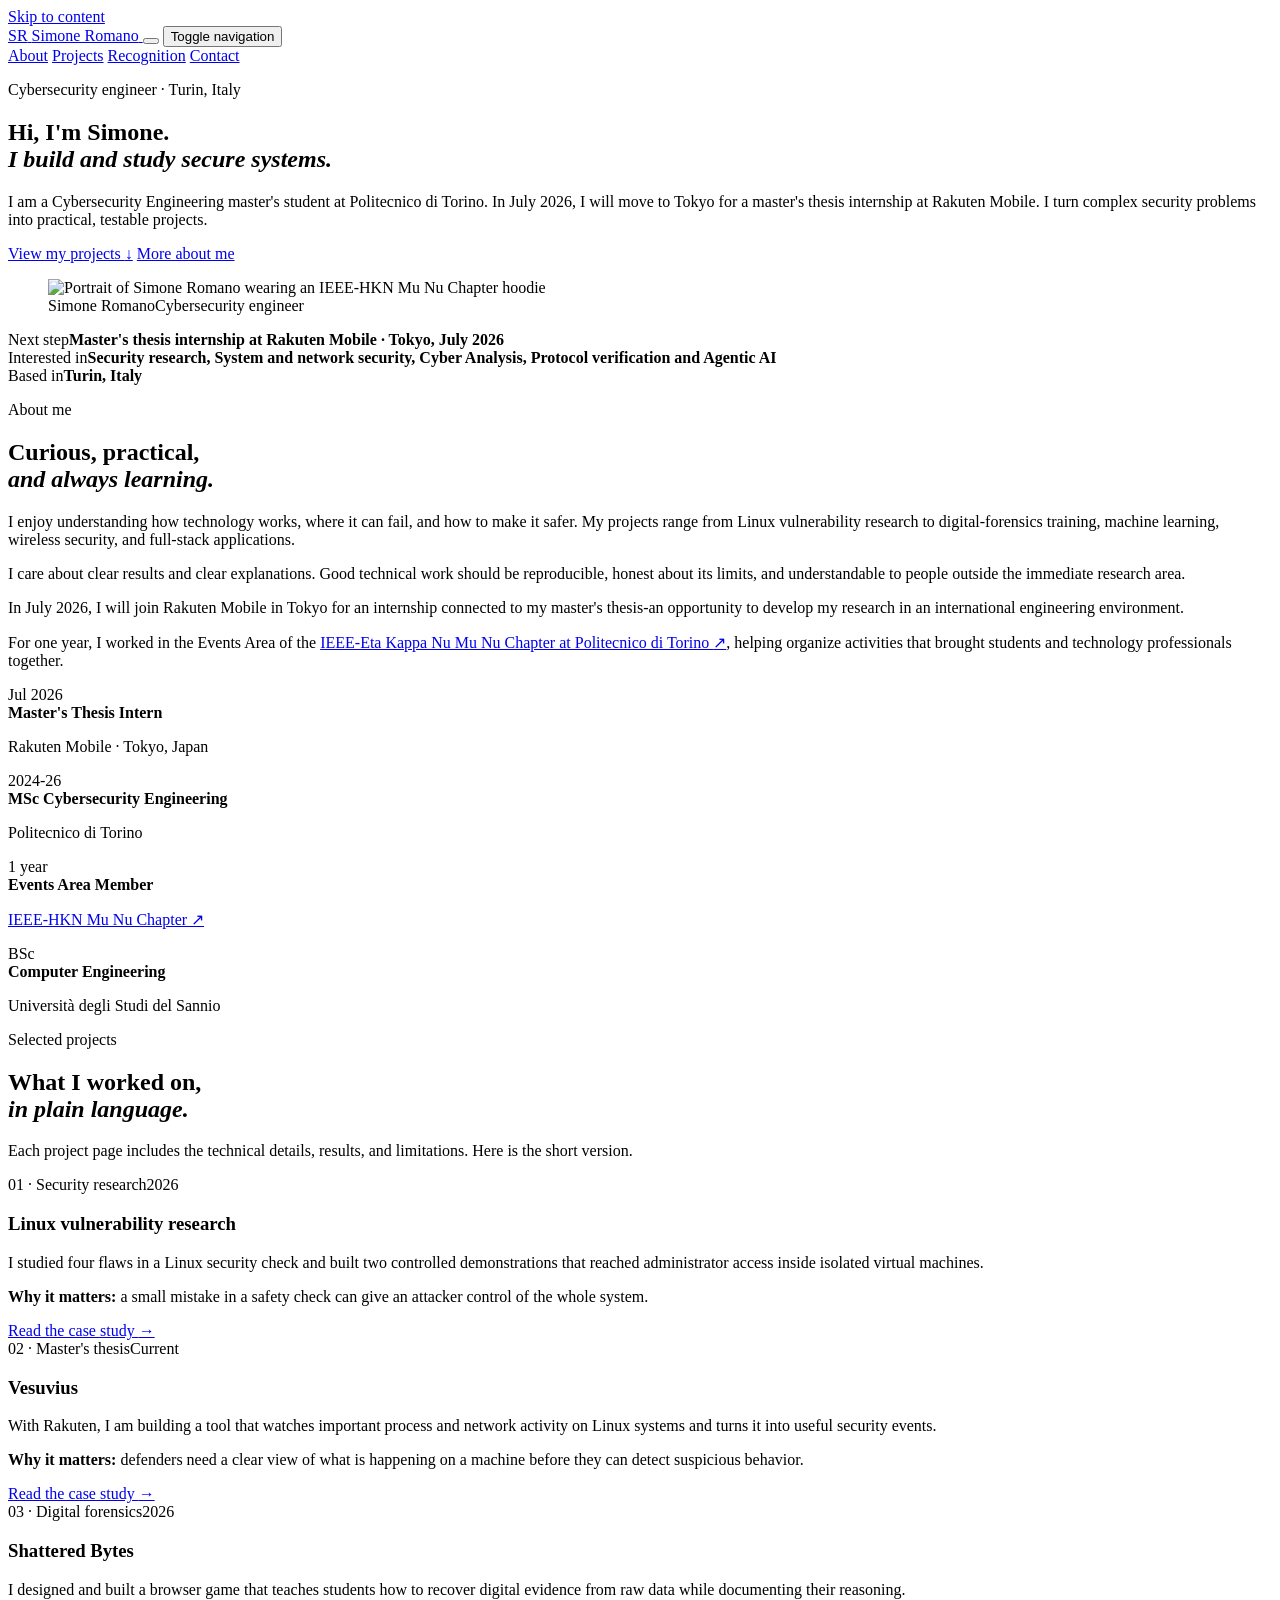
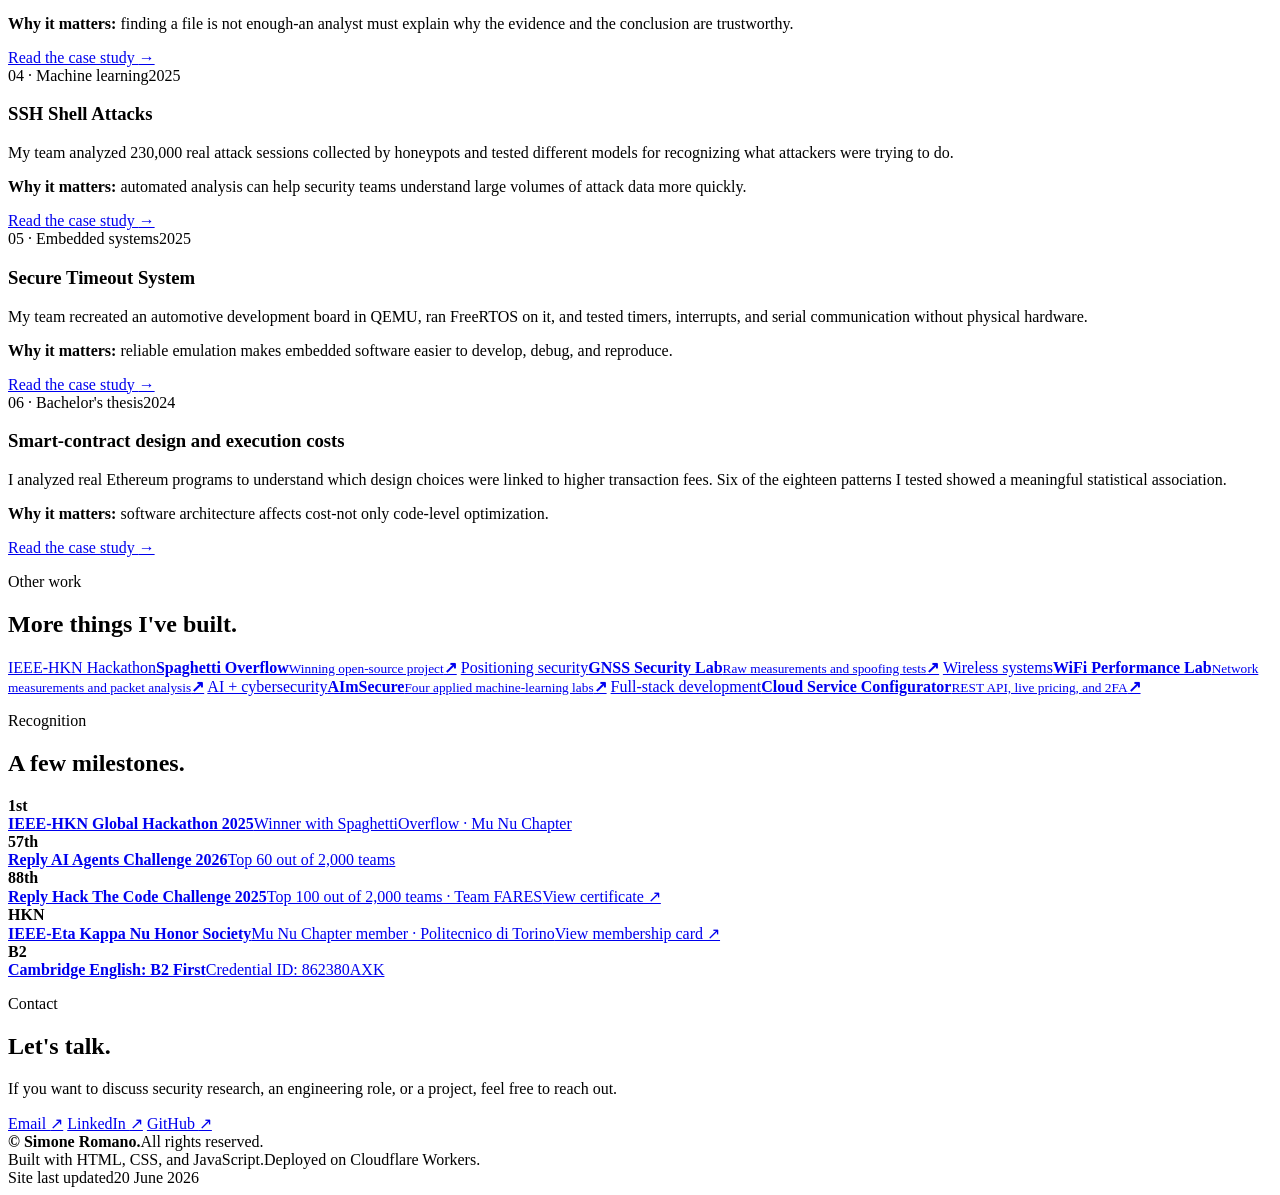
==== index.html @ 1d9bea9c "refactor(portfolio)" ====
<!doctype html>
<html lang="en">
<head>
  <meta charset="utf-8">
  <meta name="viewport" content="width=device-width, initial-scale=1">
  <meta name="description" content="Simone Romano is a cybersecurity engineer working on security research, digital forensics, applied AI, and secure systems.">
  <meta name="theme-color" content="#eeeee7">
  <meta property="og:title" content="Simone Romano - Cybersecurity Engineer">
  <meta property="og:description" content="Security research, digital forensics, applied AI, and secure systems-explained clearly.">
  <meta property="og:type" content="website">
  <meta property="og:url" content="https://sromano-digital-portfolio.simoneromano221.workers.dev/">
  <meta property="og:image" content="https://sromano-digital-portfolio.simoneromano221.workers.dev/resources/simone-romano.webp">
  <title>Simone Romano - Cybersecurity Engineer</title>
  <script>document.documentElement.classList.add('js');try{const theme=localStorage.getItem('theme');if(theme==='dark'||(!theme&&matchMedia('(prefers-color-scheme: dark)').matches))document.documentElement.dataset.theme='dark'}catch(_){if(matchMedia('(prefers-color-scheme: dark)').matches)document.documentElement.dataset.theme='dark'}</script>
  <link rel="icon" href="favicon.svg" type="image/svg+xml">
  <link rel="stylesheet" href="styles.css">
  <script src="script.js" defer></script>
</head>
<body class="home-page">
  <a class="skip-link" href="#main">Skip to content</a>

  <header class="site-header" data-header>
    <a class="wordmark" href="#top" aria-label="Simone Romano, home">
      <span class="wordmark-mark" aria-hidden="true">SR</span>
      <span>Simone Romano</span>
    </a>
    <button class="theme-toggle" type="button" data-theme-toggle aria-label="Switch color theme"><span class="theme-toggle-icon" aria-hidden="true"></span><span class="theme-toggle-label"></span></button>
    <button class="nav-toggle" type="button" aria-expanded="false" aria-controls="site-nav" data-nav-toggle>
      <span></span><span></span><span class="sr-only">Toggle navigation</span>
    </button>
    <nav id="site-nav" class="site-nav" data-nav>
      <a href="#about">About</a>
      <a href="#work">Projects</a>
      <a href="#recognition">Recognition</a>
      <a href="#contact">Contact</a>
    </nav>
  </header>

  <main id="main">
    <section class="portfolio-hero" id="top">
      <div class="portfolio-hero-copy">
        <p class="eyebrow"><span class="status-dot"></span> Cybersecurity engineer · Turin, Italy</p>
        <h1>Hi, I'm Simone.<br><em>I build and study secure systems.</em></h1>
        <p class="hero-intro">I am a Cybersecurity Engineering master's student at Politecnico di Torino. In July 2026, I will move to Tokyo for a master's thesis internship at Rakuten Mobile. I turn complex security problems into practical, testable projects.</p>
        <div class="hero-actions">
          <a class="button button-primary" href="#work">View my projects <span aria-hidden="true">↓</span></a>
          <a class="text-link" href="#about">More about me</a>
        </div>
      </div>
      <figure class="portrait-card">
        <img src="resources/simone-romano.webp" srcset="resources/simone-romano-600.webp 600w, resources/simone-romano.webp 1200w" sizes="(max-width: 760px) calc(100vw - 2.5rem), (max-width: 900px) 36vw, 31vw" width="1200" height="1800" fetchpriority="high" decoding="async" alt="Portrait of Simone Romano wearing an IEEE-HKN Mu Nu Chapter hoodie">
        <figcaption><span>Simone Romano</span><span>Cybersecurity engineer</span></figcaption>
      </figure>
    </section>

    <section class="quick-intro" aria-label="Current profile">
      <div><span>Next step</span><strong>Master's thesis internship at Rakuten Mobile · Tokyo, July 2026</strong></div>
      <div><span>Interested in</span><strong>Security research, System and network security, Cyber Analysis, Protocol verification and Agentic AI</strong></div>
      <div><span>Based in</span><strong>Turin, Italy</strong></div>
    </section>

    <section class="portfolio-section about-simple" id="about">
      <div class="simple-heading reveal">
        <p class="eyebrow">About me</p>
        <h2>Curious, practical,<br><em>and always learning.</em></h2>
      </div>
      <div class="about-simple-grid">
        <div class="about-simple-copy reveal">
          <p>I enjoy understanding how technology works, where it can fail, and how to make it safer. My projects range from Linux vulnerability research to digital-forensics training, machine learning, wireless security, and full-stack applications.</p>
          <p>I care about clear results and clear explanations. Good technical work should be reproducible, honest about its limits, and understandable to people outside the immediate research area.</p>
          <p>In July 2026, I will join Rakuten Mobile in Tokyo for an internship connected to my master's thesis-an opportunity to develop my research in an international engineering environment.</p>
          <p>For one year, I worked in the Events Area of the <a href="https://www.hknpolito.org/" target="_blank" rel="noreferrer">IEEE-Eta Kappa Nu Mu Nu Chapter at Politecnico di Torino <span aria-hidden="true">↗</span></a>, helping organize activities that brought students and technology professionals together.</p>
        </div>
        <div class="profile-timeline reveal">
          <div class="profile-row"><span>Jul 2026</span><div><strong>Master's Thesis Intern</strong><p>Rakuten Mobile · Tokyo, Japan</p></div></div>
          <div class="profile-row"><span>2024-26</span><div><strong>MSc Cybersecurity Engineering</strong><p>Politecnico di Torino</p></div></div>
          <div class="profile-row"><span>1 year</span><div><strong>Events Area Member</strong><p><a href="https://www.hknpolito.org/" target="_blank" rel="noreferrer">IEEE-HKN Mu Nu Chapter ↗</a></p></div></div>
          <div class="profile-row"><span>BSc</span><div><strong>Computer Engineering</strong><p>Università degli Studi del Sannio</p></div></div>
        </div>
      </div>
    </section>

    <section class="portfolio-section projects-simple" id="work">
      <div class="simple-heading simple-heading-light reveal">
        <p class="eyebrow">Selected projects</p>
        <h2>What I worked on,<br><em>in plain language.</em></h2>
        <p>Each project page includes the technical details, results, and limitations. Here is the short version.</p>
      </div>

      <div class="simple-project-grid">
        <article class="simple-project reveal">
          <div class="simple-project-top"><span>01 · Security research</span><span>2026</span></div>
          <h3>Linux vulnerability research</h3>
          <p>I studied four flaws in a Linux security check and built two controlled demonstrations that reached administrator access inside isolated virtual machines.</p>
          <p class="project-why"><strong>Why it matters:</strong> a small mistake in a safety check can give an attacker control of the whole system.</p>
          <a href="case-studies/ebpf-exploitability.html">Read the case study <span aria-hidden="true">→</span></a>
        </article>

        <article class="simple-project reveal">
          <div class="simple-project-top"><span>02 · Master's thesis</span><span>Current</span></div>
          <h3>Vesuvius</h3>
          <p>With Rakuten, I am building a tool that watches important process and network activity on Linux systems and turns it into useful security events.</p>
          <p class="project-why"><strong>Why it matters:</strong> defenders need a clear view of what is happening on a machine before they can detect suspicious behavior.</p>
          <a href="case-studies/vesuvius.html">Read the case study <span aria-hidden="true">→</span></a>
        </article>

        <article class="simple-project reveal">
          <div class="simple-project-top"><span>03 · Digital forensics</span><span>2026</span></div>
          <h3>Shattered Bytes</h3>
          <p>I designed and built a browser game that teaches students how to recover digital evidence from raw data while documenting their reasoning.</p>
          <p class="project-why"><strong>Why it matters:</strong> finding a file is not enough-an analyst must explain why the evidence and the conclusion are trustworthy.</p>
          <a href="case-studies/shattered-bytes.html">Read the case study <span aria-hidden="true">→</span></a>
        </article>

        <article class="simple-project reveal">
          <div class="simple-project-top"><span>04 · Machine learning</span><span>2025</span></div>
          <h3>SSH Shell Attacks</h3>
          <p>My team analyzed 230,000 real attack sessions collected by honeypots and tested different models for recognizing what attackers were trying to do.</p>
          <p class="project-why"><strong>Why it matters:</strong> automated analysis can help security teams understand large volumes of attack data more quickly.</p>
          <a href="case-studies/ssh-shell-attacks.html">Read the case study <span aria-hidden="true">→</span></a>
        </article>

        <article class="simple-project reveal">
          <div class="simple-project-top"><span>05 · Embedded systems</span><span>2025</span></div>
          <h3>Secure Timeout System</h3>
          <p>My team recreated an automotive development board in QEMU, ran FreeRTOS on it, and tested timers, interrupts, and serial communication without physical hardware.</p>
          <p class="project-why"><strong>Why it matters:</strong> reliable emulation makes embedded software easier to develop, debug, and reproduce.</p>
          <a href="case-studies/secure-timeout-system.html">Read the case study <span aria-hidden="true">→</span></a>
        </article>

        <article class="simple-project reveal">
          <div class="simple-project-top"><span>06 · Bachelor's thesis</span><span>2024</span></div>
          <h3>Smart-contract design and execution costs</h3>
          <p>I analyzed real Ethereum programs to understand which design choices were linked to higher transaction fees. Six of the eighteen patterns I tested showed a meaningful statistical association.</p>
          <p class="project-why"><strong>Why it matters:</strong> software architecture affects cost-not only code-level optimization.</p>
          <a href="case-studies/smart-contract-gas-costs.html">Read the case study <span aria-hidden="true">→</span></a>
        </article>
      </div>
    </section>

    <section class="portfolio-section other-work-simple" aria-labelledby="other-work-title">
      <div class="simple-heading reveal">
        <p class="eyebrow">Other work</p>
        <h2 id="other-work-title">More things I've built.</h2>
      </div>
      <div class="compact-project-list">
        <a href="https://github.com/HKN-HACKATHON/team9-spaghetti-overflow" target="_blank" rel="noreferrer"><span>IEEE-HKN Hackathon</span><strong>Spaghetti Overflow</strong><small>Winning open-source project</small><b aria-hidden="true">↗</b></a>
        <a href="https://github.com/WDCSecure/LabGNSS" target="_blank" rel="noreferrer"><span>Positioning security</span><strong>GNSS Security Lab</strong><small>Raw measurements and spoofing tests</small><b aria-hidden="true">↗</b></a>
        <a href="https://github.com/WDCSecure/LabWiFi" target="_blank" rel="noreferrer"><span>Wireless systems</span><strong>WiFi Performance Lab</strong><small>Network measurements and packet analysis</small><b aria-hidden="true">↗</b></a>
        <a href="https://github.com/AImSecure" target="_blank" rel="noreferrer"><span>AI + cybersecurity</span><strong>AImSecure</strong><small>Four applied machine-learning labs</small><b aria-hidden="true">↗</b></a>
        <a href="https://github.com/sroman0/Cloud-WebApp" target="_blank" rel="noreferrer"><span>Full-stack development</span><strong>Cloud Service Configurator</strong><small>REST API, live pricing, and 2FA</small><b aria-hidden="true">↗</b></a>
      </div>
    </section>

    <section class="portfolio-section recognition-simple" id="recognition">
      <div class="simple-heading reveal">
        <p class="eyebrow">Recognition</p>
        <h2>A few milestones.</h2>
      </div>
      <div class="recognition-list">
        <div class="recognition-row reveal">
          <strong>1st</strong>
          <div class="recognition-copy"><a href="https://hkn.ieee.org/alumni-news/2026/02/engineering-a-shared-future-the-2025-ieee-hkn-global-hackathon" target="_blank" rel="noreferrer"><b>IEEE-HKN Global Hackathon 2025</b><span>Winner with SpaghettiOverflow · Mu Nu Chapter</span></a></div>
        </div>
        <div class="recognition-row reveal">
          <strong>57th</strong>
          <div class="recognition-copy"><a href="https://challenges.reply.com/challenges/ai-agent/home/" target="_blank" rel="noreferrer"><b>Reply AI Agents Challenge 2026</b><span>Top 60 out of 2,000 teams</span></a></div>
        </div>
        <div class="recognition-row reveal">
          <strong>88th</strong>
          <div class="recognition-copy"><a href="https://challenges.reply.com/challenges/hack-the-code-standard/how-it-works/" target="_blank" rel="noreferrer"><b>Reply Hack The Code Challenge 2025</b><span>Top 100 out of 2,000 teams · Team FARES</span></a><a class="recognition-proof" href="resources/certificates/reply-hack-the-code-2025.pdf" target="_blank" rel="noreferrer">View certificate ↗</a></div>
        </div>
        <div class="recognition-row recognition-membership reveal">
          <strong>ΗΚΝ</strong>
          <div class="recognition-copy"><a href="https://www.hknpolito.org/" target="_blank" rel="noreferrer"><b>IEEE-Eta Kappa Nu Honor Society</b><span>Mu Nu Chapter member · Politecnico di Torino</span></a><a class="recognition-proof" href="resources/certificates/ieee-hkn-membership-2026.pdf" target="_blank" rel="noreferrer">View membership card ↗</a></div>
        </div>
        <div class="recognition-row recognition-language reveal">
          <strong>B2</strong>
          <div class="recognition-copy"><a href="https://www.cambridgeenglish.org/exams-and-tests/qualifications/first/" target="_blank" rel="noreferrer"><b>Cambridge English: B2 First</b><span>Credential ID: 862380AXK</span></a></div>
        </div>
      </div>
    </section>

    <section class="contact-simple" id="contact">
      <div class="reveal">
        <p class="eyebrow">Contact</p>
        <h2>Let's talk.</h2>
        <p>If you want to discuss security research, an engineering role, or a project, feel free to reach out.</p>
      </div>
      <div class="contact-links reveal">
        <a href="mailto:simoneromano221@gmail.com">Email <span aria-hidden="true">↗</span></a>
        <a href="https://www.linkedin.com/in/simone-romano-383277307/" target="_blank" rel="noreferrer">LinkedIn <span aria-hidden="true">↗</span></a>
        <a href="https://github.com/sroman0" target="_blank" rel="noreferrer">GitHub <span aria-hidden="true">↗</span></a>
      </div>
    </section>
  </main>

  <footer class="portfolio-footer">
    <div><strong>© <span data-year></span> Simone Romano.</strong><span>All rights reserved.</span></div>
    <div><span>Built with HTML, CSS, and JavaScript.</span><span>Deployed on Cloudflare Workers.</span></div>
    <div><span>Site last updated</span><time datetime="2026-06-20">20 June 2026</time></div>
  </footer>
</body>
</html>
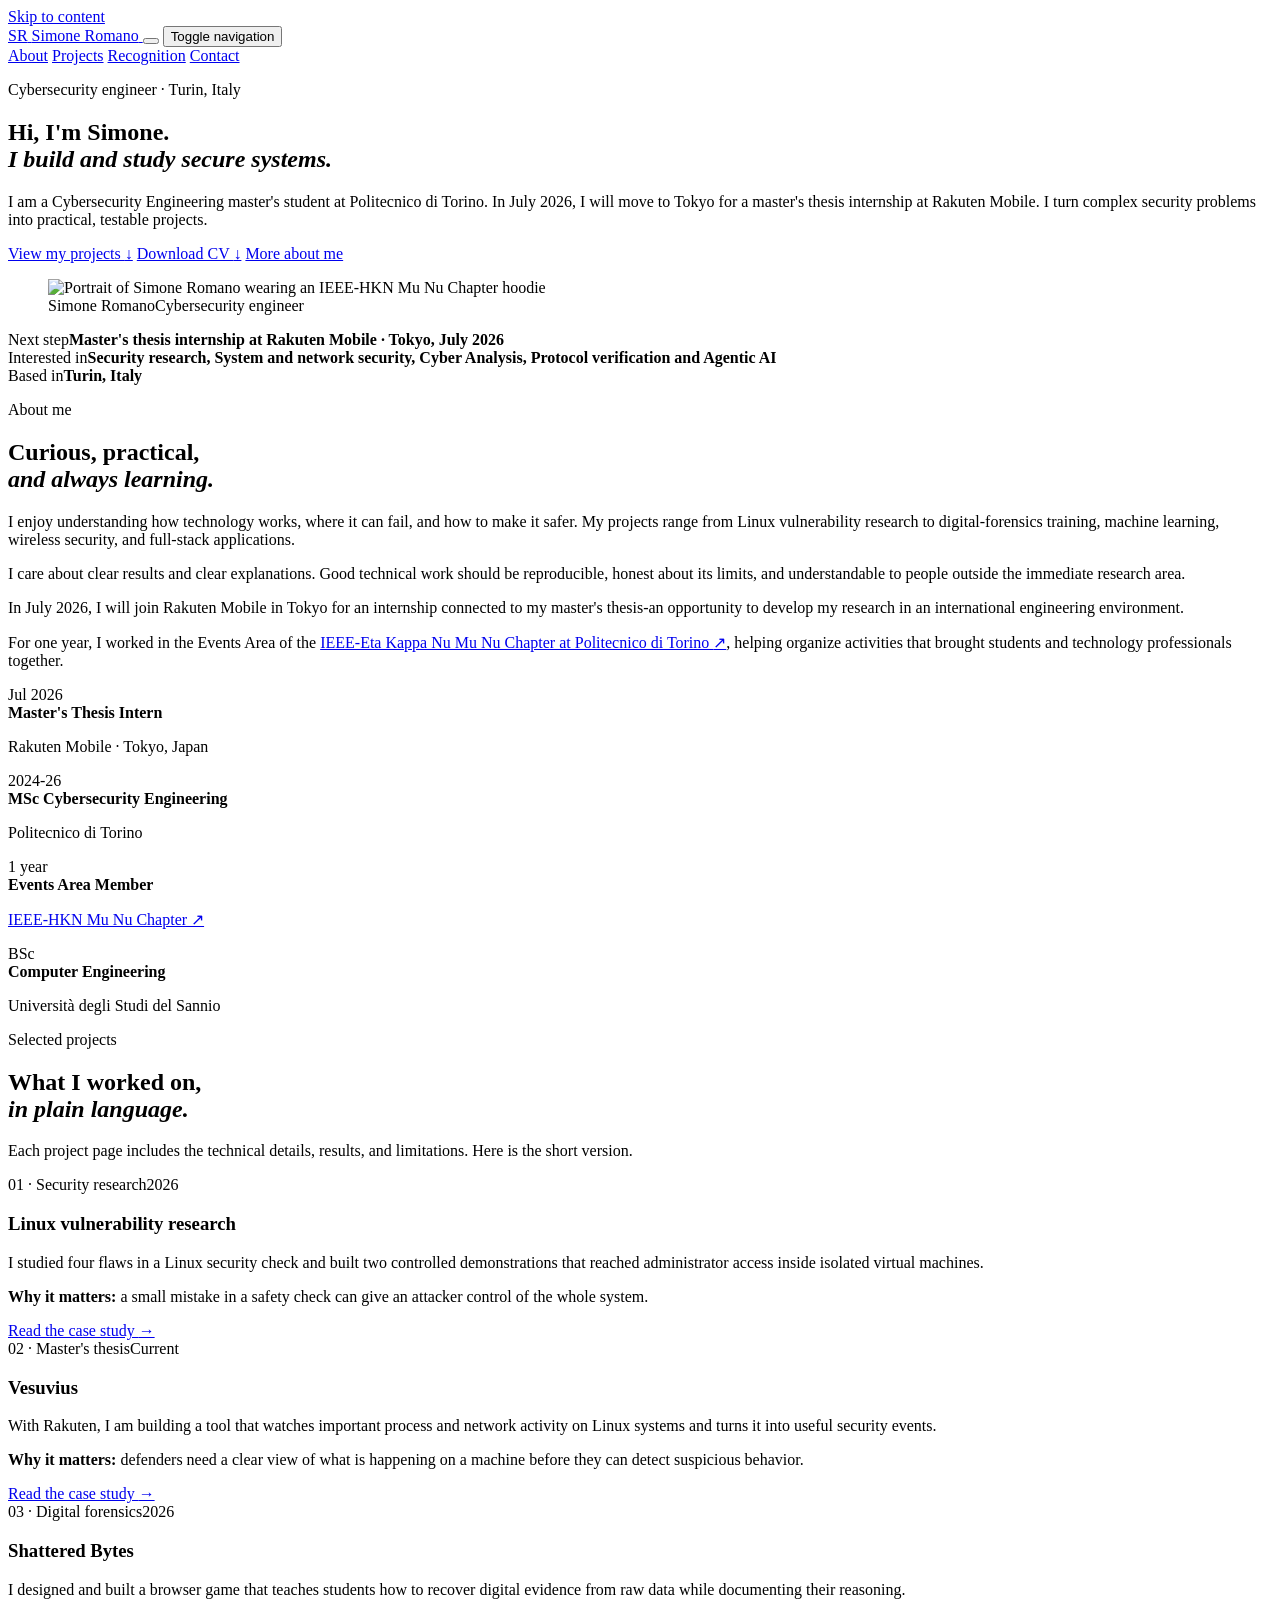
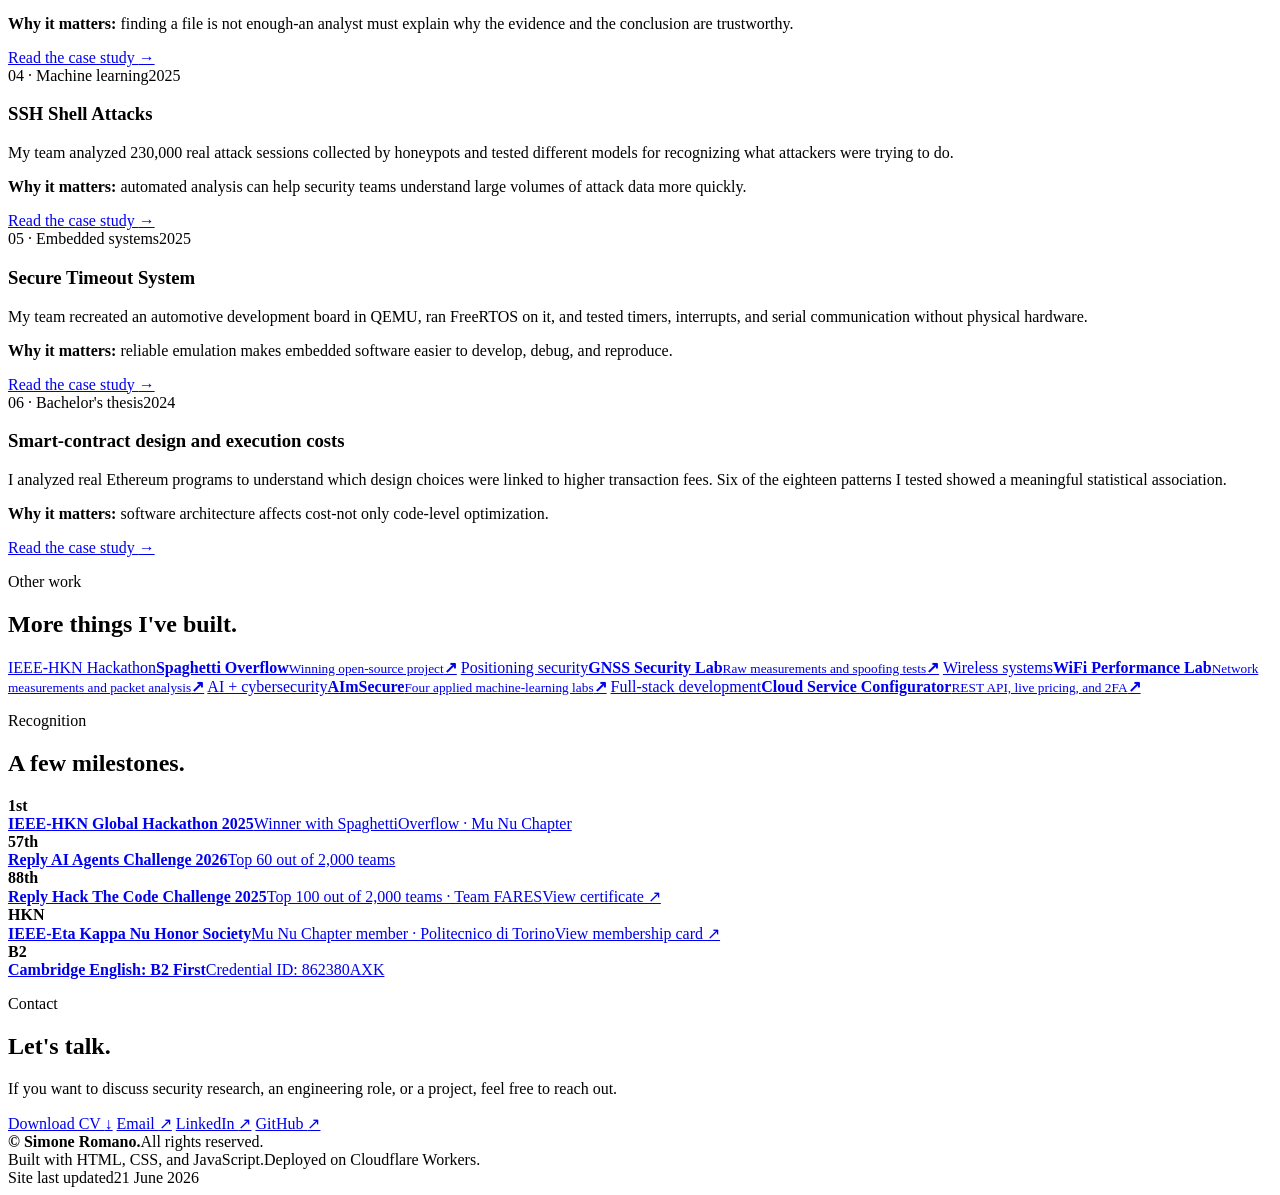
==== commit ee360ec6: "refactor" ====
--- a/index.html
+++ b/index.html
@@ -44,6 +44,7 @@
         <p class="hero-intro">I am a Cybersecurity Engineering master's student at Politecnico di Torino. In July 2026, I will move to Tokyo for a master's thesis internship at Rakuten Mobile. I turn complex security problems into practical, testable projects.</p>
         <div class="hero-actions">
           <a class="button button-primary" href="#work">View my projects <span aria-hidden="true">↓</span></a>
+          <a class="button button-secondary" href="resources/Simone_Romano_CV.pdf" download aria-label="Download Simone Romano's CV as a PDF">Download CV <span aria-hidden="true">↓</span></a>
           <a class="text-link" href="#about">More about me</a>
         </div>
       </div>
@@ -188,6 +189,7 @@
         <p>If you want to discuss security research, an engineering role, or a project, feel free to reach out.</p>
       </div>
       <div class="contact-links reveal">
+        <a href="resources/Simone_Romano_CV.pdf" download>Download CV <span aria-hidden="true">↓</span></a>
         <a href="mailto:simoneromano221@gmail.com">Email <span aria-hidden="true">↗</span></a>
         <a href="https://www.linkedin.com/in/simone-romano-383277307/" target="_blank" rel="noreferrer">LinkedIn <span aria-hidden="true">↗</span></a>
         <a href="https://github.com/sroman0" target="_blank" rel="noreferrer">GitHub <span aria-hidden="true">↗</span></a>
@@ -198,7 +200,7 @@
   <footer class="portfolio-footer">
     <div><strong>© <span data-year></span> Simone Romano.</strong><span>All rights reserved.</span></div>
     <div><span>Built with HTML, CSS, and JavaScript.</span><span>Deployed on Cloudflare Workers.</span></div>
-    <div><span>Site last updated</span><time datetime="2026-06-20">20 June 2026</time></div>
+    <div><span>Site last updated</span><time datetime="2026-06-21">21 June 2026</time></div>
   </footer>
 </body>
 </html>
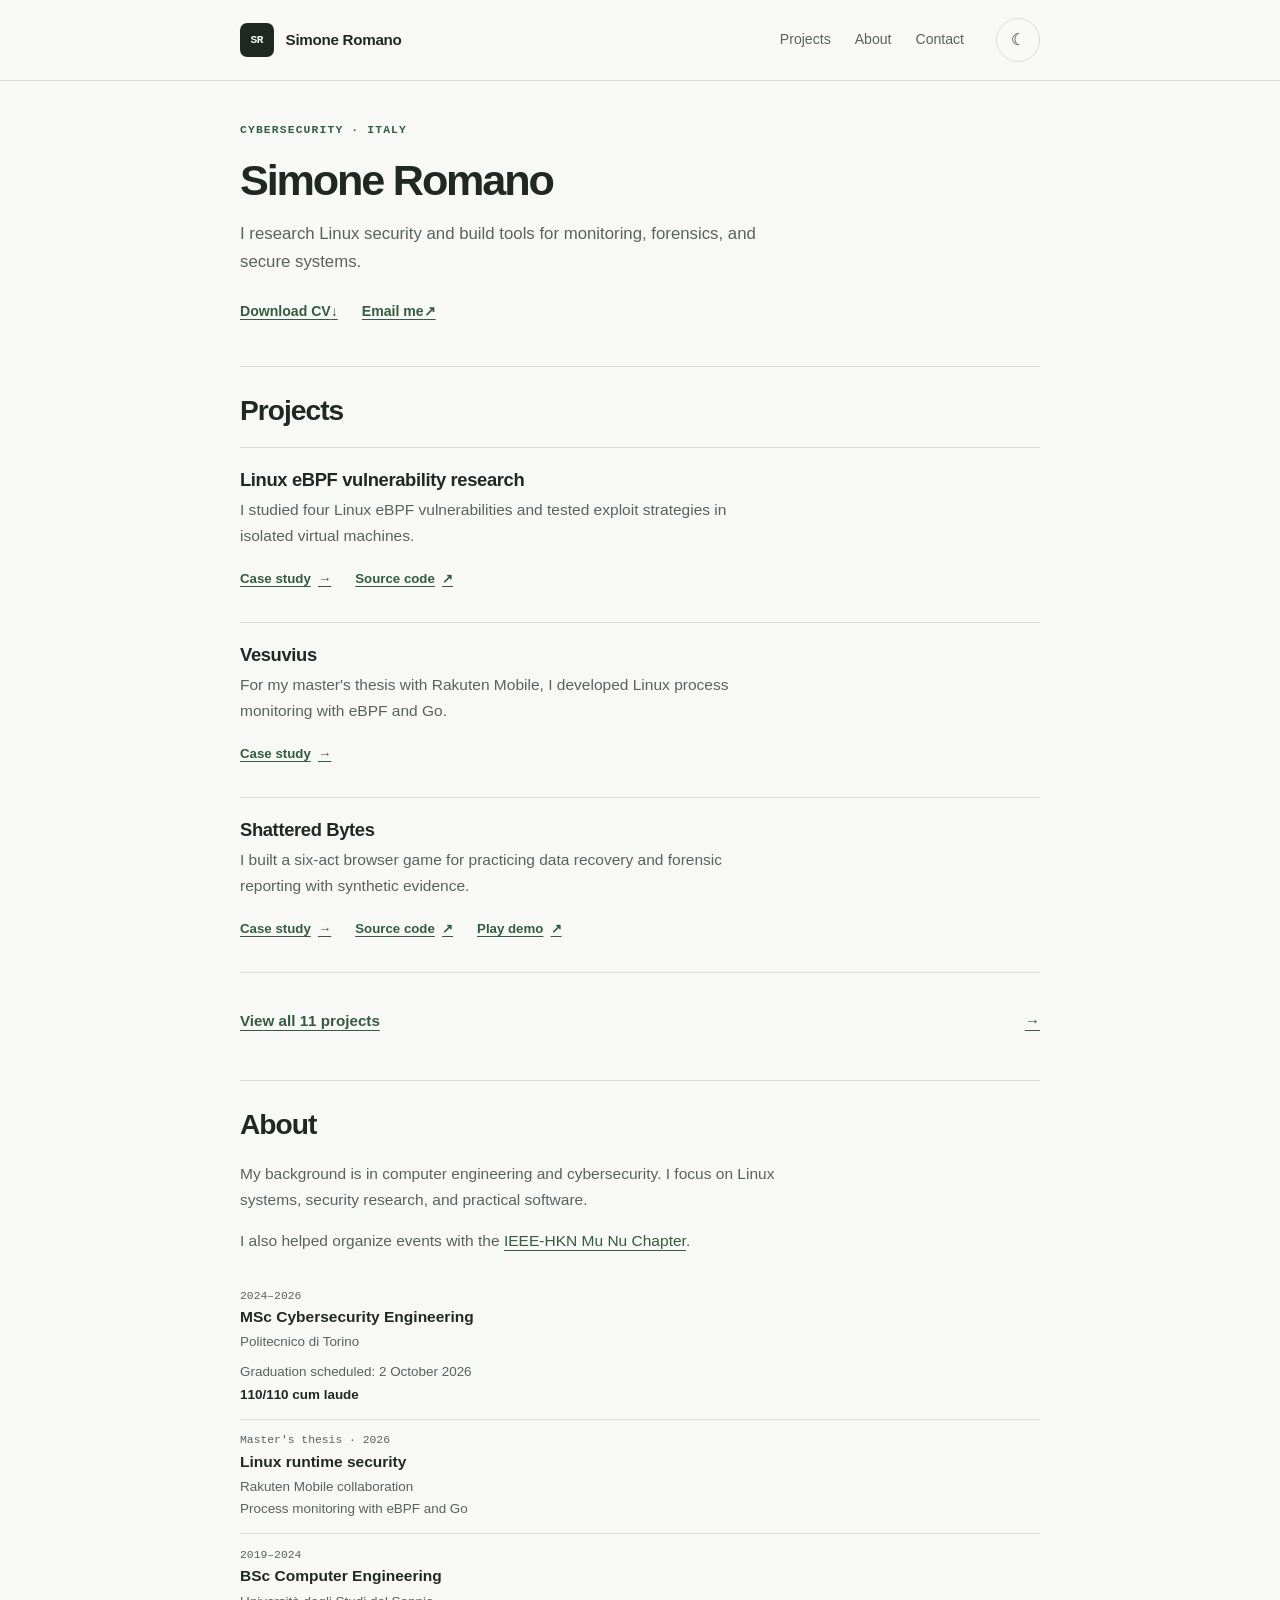
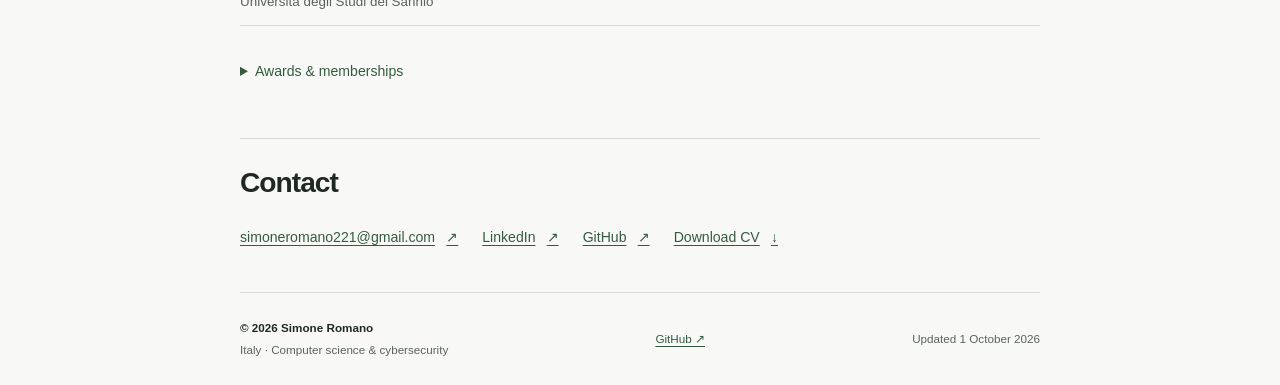
==== commit ec82b86a: "feat(index): general refactor of the page" ====
--- a/index.html
+++ b/index.html
@@ -1,206 +1,122 @@
 <!doctype html>
 <html lang="en">
-<head>
-  <meta charset="utf-8">
-  <meta name="viewport" content="width=device-width, initial-scale=1">
-  <meta name="description" content="Simone Romano is a cybersecurity engineer working on security research, digital forensics, applied AI, and secure systems.">
-  <meta name="theme-color" content="#eeeee7">
-  <meta property="og:title" content="Simone Romano - Cybersecurity Engineer">
-  <meta property="og:description" content="Security research, digital forensics, applied AI, and secure systems-explained clearly.">
-  <meta property="og:type" content="website">
-  <meta property="og:url" content="https://sromano-digital-portfolio.simoneromano221.workers.dev/">
-  <meta property="og:image" content="https://sromano-digital-portfolio.simoneromano221.workers.dev/resources/simone-romano.webp">
-  <title>Simone Romano - Cybersecurity Engineer</title>
-  <script>document.documentElement.classList.add('js');try{const theme=localStorage.getItem('theme');if(theme==='dark'||(!theme&&matchMedia('(prefers-color-scheme: dark)').matches))document.documentElement.dataset.theme='dark'}catch(_){if(matchMedia('(prefers-color-scheme: dark)').matches)document.documentElement.dataset.theme='dark'}</script>
-  <link rel="icon" href="favicon.svg" type="image/svg+xml">
-  <link rel="stylesheet" href="styles.css">
-  <script src="script.js" defer></script>
-</head>
-<body class="home-page">
-  <a class="skip-link" href="#main">Skip to content</a>
-
-  <header class="site-header" data-header>
-    <a class="wordmark" href="#top" aria-label="Simone Romano, home">
-      <span class="wordmark-mark" aria-hidden="true">SR</span>
-      <span>Simone Romano</span>
-    </a>
-    <button class="theme-toggle" type="button" data-theme-toggle aria-label="Switch color theme"><span class="theme-toggle-icon" aria-hidden="true"></span><span class="theme-toggle-label"></span></button>
-    <button class="nav-toggle" type="button" aria-expanded="false" aria-controls="site-nav" data-nav-toggle>
-      <span></span><span></span><span class="sr-only">Toggle navigation</span>
-    </button>
-    <nav id="site-nav" class="site-nav" data-nav>
-      <a href="#about">About</a>
-      <a href="#work">Projects</a>
-      <a href="#recognition">Recognition</a>
-      <a href="#contact">Contact</a>
-    </nav>
-  </header>
-
-  <main id="main">
-    <section class="portfolio-hero" id="top">
-      <div class="portfolio-hero-copy">
-        <p class="eyebrow"><span class="status-dot"></span> Cybersecurity engineer · Turin, Italy</p>
-        <h1>Hi, I'm Simone.<br><em>I build and study secure systems.</em></h1>
-        <p class="hero-intro">I am a Cybersecurity Engineering master's student at Politecnico di Torino. In July 2026, I will move to Tokyo for a master's thesis internship at Rakuten Mobile. I turn complex security problems into practical, testable projects.</p>
-        <div class="hero-actions">
-          <a class="button button-primary" href="#work">View my projects <span aria-hidden="true">↓</span></a>
-          <a class="button button-secondary" href="resources/Simone_Romano_CV.pdf" download aria-label="Download Simone Romano's CV as a PDF">Download CV <span aria-hidden="true">↓</span></a>
-          <a class="text-link" href="#about">More about me</a>
+  <head>
+    <meta charset="utf-8">
+    <meta name="google-site-verification" content="yOmkLz0ii3D3-Q9JQLryXQwL53_J8-Ob07PyP1tt4FM">
+    <meta name="viewport" content="width=device-width, initial-scale=1">
+    <meta name="description" content="Simone Romano, Italy. Linux security research, eBPF monitoring, digital forensics, and software engineering. Explore projects, technical case studies, and code.">
+    <meta name="theme-color" content="#f8f9f6">
+    <link rel="canonical" href="https://sromano-digital-portfolio.simoneromano221.workers.dev/">
+    <meta property="og:title" content="Simone Romano | Computer Science &amp; Cybersecurity">
+    <meta property="og:description" content="Simone Romano, Italy. Linux security research, eBPF monitoring, digital forensics, and software engineering. Explore projects, technical case studies, and code.">
+    <meta property="og:type" content="website">
+    <meta property="og:url" content="https://sromano-digital-portfolio.simoneromano221.workers.dev/">
+    <meta name="twitter:card" content="summary">
+    <title>Simone Romano | Computer Science &amp; Cybersecurity</title>
+    <script>document.documentElement.classList.add('js');try{const theme=localStorage.getItem('theme');if(theme==='dark'||(!theme&&matchMedia('(prefers-color-scheme: dark)').matches))document.documentElement.dataset.theme='dark'}catch(_){if(matchMedia('(prefers-color-scheme: dark)').matches)document.documentElement.dataset.theme='dark'}</script>
+    <link rel="icon" href="favicon.svg" type="image/svg+xml">
+    <link rel="stylesheet" href="styles.css">
+    <script src="script.js" defer></script>
+    <script type="application/ld+json">{"@context": "https://schema.org", "@type": "Person", "name": "Simone Romano", "url": "https://sromano-digital-portfolio.simoneromano221.workers.dev/", "description": "Computer engineering and cybersecurity specialist focused on Linux security, digital forensics, and secure systems.", "sameAs": ["https://github.com/sroman0", "https://www.linkedin.com/in/simone-romano-383277307/"]}</script>
+  </head>
+  <body class="home-page"><a class="skip-link" href="#main">Skip to content</a>
+    <header class="site-header" data-header>
+      <div class="header-inner"><a class="wordmark" href="#top" aria-label="Simone Romano, home"><span class="wordmark-mark" aria-hidden="true">SR</span><span>Simone Romano</span></a>
+        <nav class="site-nav" aria-label="Main navigation"><a href="#work">Projects</a><a href="#about">About</a><a href="#contact">Contact</a>
+        </nav><button class="theme-toggle" type="button" data-theme-toggle aria-label="Switch color theme"><span data-theme-icon aria-hidden="true"></span><span class="sr-only" data-theme-label></span></button>
+      </div>
+    </header>
+    <main id="main" class="page-shell">
+      <section class="intro" id="top" aria-labelledby="intro-title">
+        <div class="intro-copy">
+          <p class="eyebrow">Cybersecurity · Italy</p>
+          <h1 id="intro-title">Simone Romano</h1>
+          <p class="intro-description">I research Linux security and build tools for monitoring, forensics, and secure systems.</p>
+          <div class="intro-links"><a class="text-link" href="resources/Simone_Romano_CV.pdf" download>Download CV <span aria-hidden="true">↓</span></a><a class="text-link" href="mailto:simoneromano221@gmail.com">Email me <span aria-hidden="true">↗</span></a>
+          </div>
         </div>
-      </div>
-      <figure class="portrait-card">
-        <img src="resources/simone-romano.webp" srcset="resources/simone-romano-600.webp 600w, resources/simone-romano.webp 1200w" sizes="(max-width: 760px) calc(100vw - 2.5rem), (max-width: 900px) 36vw, 31vw" width="1200" height="1800" fetchpriority="high" decoding="async" alt="Portrait of Simone Romano wearing an IEEE-HKN Mu Nu Chapter hoodie">
-        <figcaption><span>Simone Romano</span><span>Cybersecurity engineer</span></figcaption>
-      </figure>
-    </section>
-
-    <section class="quick-intro" aria-label="Current profile">
-      <div><span>Next step</span><strong>Master's thesis internship at Rakuten Mobile · Tokyo, July 2026</strong></div>
-      <div><span>Interested in</span><strong>Security research, System and network security, Cyber Analysis, Protocol verification and Agentic AI</strong></div>
-      <div><span>Based in</span><strong>Turin, Italy</strong></div>
-    </section>
-
-    <section class="portfolio-section about-simple" id="about">
-      <div class="simple-heading reveal">
-        <p class="eyebrow">About me</p>
-        <h2>Curious, practical,<br><em>and always learning.</em></h2>
-      </div>
-      <div class="about-simple-grid">
-        <div class="about-simple-copy reveal">
-          <p>I enjoy understanding how technology works, where it can fail, and how to make it safer. My projects range from Linux vulnerability research to digital-forensics training, machine learning, wireless security, and full-stack applications.</p>
-          <p>I care about clear results and clear explanations. Good technical work should be reproducible, honest about its limits, and understandable to people outside the immediate research area.</p>
-          <p>In July 2026, I will join Rakuten Mobile in Tokyo for an internship connected to my master's thesis-an opportunity to develop my research in an international engineering environment.</p>
-          <p>For one year, I worked in the Events Area of the <a href="https://www.hknpolito.org/" target="_blank" rel="noreferrer">IEEE-Eta Kappa Nu Mu Nu Chapter at Politecnico di Torino <span aria-hidden="true">↗</span></a>, helping organize activities that brought students and technology professionals together.</p>
+      </section>
+      <section class="work-section" id="work" aria-labelledby="work-title">
+        <div class="section-heading"><h2 id="work-title">Projects</h2></div>
+        <div class="project-collection">
+          <article class="project-row" aria-labelledby="project-ebpf-exploitability">
+            <div class="project-overview">
+              <h3 id="project-ebpf-exploitability">Linux eBPF vulnerability research</h3>
+              <p>I studied four Linux eBPF vulnerabilities and tested exploit strategies in isolated virtual machines.</p>
+            </div>
+            <div class="project-links"><a href="case-studies/ebpf-exploitability.html" aria-label="Read the Linux eBPF vulnerability research case study">Case study <span aria-hidden="true">→</span></a><a href="https://github.com/sroman0/explotability_analysis_ebpf" target="_blank" rel="noreferrer" aria-label="Source code: Linux eBPF vulnerability research">Source code <span aria-hidden="true">↗</span></a>
+              </div>
+          </article>
+          <article class="project-row" aria-labelledby="project-vesuvius">
+            <div class="project-overview">
+              <h3 id="project-vesuvius">Vesuvius</h3>
+              <p>For my master&#x27;s thesis with Rakuten Mobile, I developed Linux process monitoring with eBPF and Go.</p>
+            </div>
+            <div class="project-links"><a href="case-studies/vesuvius.html" aria-label="Read the Vesuvius case study">Case study <span aria-hidden="true">→</span></a>
+              </div>
+          </article>
+          <article class="project-row" aria-labelledby="project-shattered-bytes">
+            <div class="project-overview">
+              <h3 id="project-shattered-bytes">Shattered Bytes</h3>
+              <p>I built a six-act browser game for practicing data recovery and forensic reporting with synthetic evidence.</p>
+            </div>
+            <div class="project-links"><a href="case-studies/shattered-bytes.html" aria-label="Read the Shattered Bytes case study">Case study <span aria-hidden="true">→</span></a><a href="https://github.com/sroman0/shattered-bytes" target="_blank" rel="noreferrer" aria-label="Source code: Shattered Bytes">Source code <span aria-hidden="true">↗</span></a><a href="https://sroman0.github.io/shattered-bytes/" target="_blank" rel="noreferrer" aria-label="Play demo: Shattered Bytes">Play demo <span aria-hidden="true">↗</span></a>
+              </div>
+          </article>
+        </div><a class="all-projects-link" href="projects.html">View all 11 projects <span aria-hidden="true">→</span></a>
+      </section>
+      <section class="about-section" id="about" aria-labelledby="about-title">
+        <div class="section-heading"><h2 id="about-title">About</h2></div>
+        <div class="about-grid">
+          <div class="about-copy">
+            <p>My background is in computer engineering and cybersecurity. I focus on Linux systems, security research, and practical software.</p>
+            <p>I also helped organize events with the <a href="https://www.hknpolito.org/" target="_blank" rel="noreferrer">IEEE-HKN Mu Nu Chapter</a>.</p>
+          </div>
+          <ol class="background-list">
+            <li><span>2024–2026</span>
+              <h3>MSc Cybersecurity Engineering</h3>
+              <p>Politecnico di Torino</p>
+              <p>Graduation scheduled: <time datetime="2026-10-02">2 October 2026</time><br><strong>110/110 cum laude</strong></p>
+            </li>
+            <li><span>Master's thesis · 2026</span>
+              <h3>Linux runtime security</h3>
+              <p>Rakuten Mobile collaboration<br>Process monitoring with eBPF and Go</p>
+            </li>
+            <li><span>2019–2024</span>
+              <h3>BSc Computer Engineering</h3>
+              <p>Università degli Studi del Sannio</p>
+            </li>
+          </ol>
         </div>
-        <div class="profile-timeline reveal">
-          <div class="profile-row"><span>Jul 2026</span><div><strong>Master's Thesis Intern</strong><p>Rakuten Mobile · Tokyo, Japan</p></div></div>
-          <div class="profile-row"><span>2024-26</span><div><strong>MSc Cybersecurity Engineering</strong><p>Politecnico di Torino</p></div></div>
-          <div class="profile-row"><span>1 year</span><div><strong>Events Area Member</strong><p><a href="https://www.hknpolito.org/" target="_blank" rel="noreferrer">IEEE-HKN Mu Nu Chapter ↗</a></p></div></div>
-          <div class="profile-row"><span>BSc</span><div><strong>Computer Engineering</strong><p>Università degli Studi del Sannio</p></div></div>
+        <details class="recognition" id="recognition">
+          <summary>Awards &amp; memberships</summary>
+          <ul>
+            <li><a href="https://hkn.ieee.org/alumni-news/2026/02/engineering-a-shared-future-the-2025-ieee-hkn-global-hackathon" target="_blank" rel="noreferrer"><strong>1st place · IEEE-HKN Global Hackathon 2025</strong><span>Team SpaghettiOverflow · Mu Nu Chapter ↗</span></a>
+            </li>
+            <li><a href="resources/certificates/ieee-hkn-membership-2026.pdf" target="_blank" rel="noreferrer"><strong>IEEE-Eta Kappa Nu Honor Society</strong><span>Mu Nu Chapter membership · View certificate ↗</span></a>
+            </li>
+          </ul>
+          <ul class="additional-credentials">
+              <li><a href="https://challenges.reply.com/challenges/ai-agent/home/" target="_blank" rel="noreferrer">Reply AI Agents Challenge 2026 · 57th of 2,000 teams ↗</a>
+              </li>
+              <li><a href="resources/certificates/reply-hack-the-code-2025.pdf" target="_blank" rel="noreferrer">Reply Hack The Code 2025 · 88th of 2,000 teams · Team FARES ↗</a>
+              </li>
+              <li>Cambridge English: B2 First · Credential 862380AXK
+              </li>
+            </ul>
+        </details>
+      </section>
+      <section class="contact-section" id="contact" aria-labelledby="contact-title">
+        <div>
+          <h2 id="contact-title">Contact</h2>
         </div>
-      </div>
-    </section>
-
-    <section class="portfolio-section projects-simple" id="work">
-      <div class="simple-heading simple-heading-light reveal">
-        <p class="eyebrow">Selected projects</p>
-        <h2>What I worked on,<br><em>in plain language.</em></h2>
-        <p>Each project page includes the technical details, results, and limitations. Here is the short version.</p>
-      </div>
-
-      <div class="simple-project-grid">
-        <article class="simple-project reveal">
-          <div class="simple-project-top"><span>01 · Security research</span><span>2026</span></div>
-          <h3>Linux vulnerability research</h3>
-          <p>I studied four flaws in a Linux security check and built two controlled demonstrations that reached administrator access inside isolated virtual machines.</p>
-          <p class="project-why"><strong>Why it matters:</strong> a small mistake in a safety check can give an attacker control of the whole system.</p>
-          <a href="case-studies/ebpf-exploitability.html">Read the case study <span aria-hidden="true">→</span></a>
-        </article>
-
-        <article class="simple-project reveal">
-          <div class="simple-project-top"><span>02 · Master's thesis</span><span>Current</span></div>
-          <h3>Vesuvius</h3>
-          <p>With Rakuten, I am building a tool that watches important process and network activity on Linux systems and turns it into useful security events.</p>
-          <p class="project-why"><strong>Why it matters:</strong> defenders need a clear view of what is happening on a machine before they can detect suspicious behavior.</p>
-          <a href="case-studies/vesuvius.html">Read the case study <span aria-hidden="true">→</span></a>
-        </article>
-
-        <article class="simple-project reveal">
-          <div class="simple-project-top"><span>03 · Digital forensics</span><span>2026</span></div>
-          <h3>Shattered Bytes</h3>
-          <p>I designed and built a browser game that teaches students how to recover digital evidence from raw data while documenting their reasoning.</p>
-          <p class="project-why"><strong>Why it matters:</strong> finding a file is not enough-an analyst must explain why the evidence and the conclusion are trustworthy.</p>
-          <a href="case-studies/shattered-bytes.html">Read the case study <span aria-hidden="true">→</span></a>
-        </article>
-
-        <article class="simple-project reveal">
-          <div class="simple-project-top"><span>04 · Machine learning</span><span>2025</span></div>
-          <h3>SSH Shell Attacks</h3>
-          <p>My team analyzed 230,000 real attack sessions collected by honeypots and tested different models for recognizing what attackers were trying to do.</p>
-          <p class="project-why"><strong>Why it matters:</strong> automated analysis can help security teams understand large volumes of attack data more quickly.</p>
-          <a href="case-studies/ssh-shell-attacks.html">Read the case study <span aria-hidden="true">→</span></a>
-        </article>
-
-        <article class="simple-project reveal">
-          <div class="simple-project-top"><span>05 · Embedded systems</span><span>2025</span></div>
-          <h3>Secure Timeout System</h3>
-          <p>My team recreated an automotive development board in QEMU, ran FreeRTOS on it, and tested timers, interrupts, and serial communication without physical hardware.</p>
-          <p class="project-why"><strong>Why it matters:</strong> reliable emulation makes embedded software easier to develop, debug, and reproduce.</p>
-          <a href="case-studies/secure-timeout-system.html">Read the case study <span aria-hidden="true">→</span></a>
-        </article>
-
-        <article class="simple-project reveal">
-          <div class="simple-project-top"><span>06 · Bachelor's thesis</span><span>2024</span></div>
-          <h3>Smart-contract design and execution costs</h3>
-          <p>I analyzed real Ethereum programs to understand which design choices were linked to higher transaction fees. Six of the eighteen patterns I tested showed a meaningful statistical association.</p>
-          <p class="project-why"><strong>Why it matters:</strong> software architecture affects cost-not only code-level optimization.</p>
-          <a href="case-studies/smart-contract-gas-costs.html">Read the case study <span aria-hidden="true">→</span></a>
-        </article>
-      </div>
-    </section>
-
-    <section class="portfolio-section other-work-simple" aria-labelledby="other-work-title">
-      <div class="simple-heading reveal">
-        <p class="eyebrow">Other work</p>
-        <h2 id="other-work-title">More things I've built.</h2>
-      </div>
-      <div class="compact-project-list">
-        <a href="https://github.com/HKN-HACKATHON/team9-spaghetti-overflow" target="_blank" rel="noreferrer"><span>IEEE-HKN Hackathon</span><strong>Spaghetti Overflow</strong><small>Winning open-source project</small><b aria-hidden="true">↗</b></a>
-        <a href="https://github.com/WDCSecure/LabGNSS" target="_blank" rel="noreferrer"><span>Positioning security</span><strong>GNSS Security Lab</strong><small>Raw measurements and spoofing tests</small><b aria-hidden="true">↗</b></a>
-        <a href="https://github.com/WDCSecure/LabWiFi" target="_blank" rel="noreferrer"><span>Wireless systems</span><strong>WiFi Performance Lab</strong><small>Network measurements and packet analysis</small><b aria-hidden="true">↗</b></a>
-        <a href="https://github.com/AImSecure" target="_blank" rel="noreferrer"><span>AI + cybersecurity</span><strong>AImSecure</strong><small>Four applied machine-learning labs</small><b aria-hidden="true">↗</b></a>
-        <a href="https://github.com/sroman0/Cloud-WebApp" target="_blank" rel="noreferrer"><span>Full-stack development</span><strong>Cloud Service Configurator</strong><small>REST API, live pricing, and 2FA</small><b aria-hidden="true">↗</b></a>
-      </div>
-    </section>
-
-    <section class="portfolio-section recognition-simple" id="recognition">
-      <div class="simple-heading reveal">
-        <p class="eyebrow">Recognition</p>
-        <h2>A few milestones.</h2>
-      </div>
-      <div class="recognition-list">
-        <div class="recognition-row reveal">
-          <strong>1st</strong>
-          <div class="recognition-copy"><a href="https://hkn.ieee.org/alumni-news/2026/02/engineering-a-shared-future-the-2025-ieee-hkn-global-hackathon" target="_blank" rel="noreferrer"><b>IEEE-HKN Global Hackathon 2025</b><span>Winner with SpaghettiOverflow · Mu Nu Chapter</span></a></div>
+        <div class="contact-links"><a href="mailto:simoneromano221@gmail.com">simoneromano221@gmail.com <span aria-hidden="true">↗</span></a><a href="https://www.linkedin.com/in/simone-romano-383277307/" target="_blank" rel="me noreferrer">LinkedIn <span aria-hidden="true">↗</span></a><a href="https://github.com/sroman0" target="_blank" rel="me noreferrer">GitHub <span aria-hidden="true">↗</span></a><a href="resources/Simone_Romano_CV.pdf" download>Download CV <span aria-hidden="true">↓</span></a>
         </div>
-        <div class="recognition-row reveal">
-          <strong>57th</strong>
-          <div class="recognition-copy"><a href="https://challenges.reply.com/challenges/ai-agent/home/" target="_blank" rel="noreferrer"><b>Reply AI Agents Challenge 2026</b><span>Top 60 out of 2,000 teams</span></a></div>
-        </div>
-        <div class="recognition-row reveal">
-          <strong>88th</strong>
-          <div class="recognition-copy"><a href="https://challenges.reply.com/challenges/hack-the-code-standard/how-it-works/" target="_blank" rel="noreferrer"><b>Reply Hack The Code Challenge 2025</b><span>Top 100 out of 2,000 teams · Team FARES</span></a><a class="recognition-proof" href="resources/certificates/reply-hack-the-code-2025.pdf" target="_blank" rel="noreferrer">View certificate ↗</a></div>
-        </div>
-        <div class="recognition-row recognition-membership reveal">
-          <strong>ΗΚΝ</strong>
-          <div class="recognition-copy"><a href="https://www.hknpolito.org/" target="_blank" rel="noreferrer"><b>IEEE-Eta Kappa Nu Honor Society</b><span>Mu Nu Chapter member · Politecnico di Torino</span></a><a class="recognition-proof" href="resources/certificates/ieee-hkn-membership-2026.pdf" target="_blank" rel="noreferrer">View membership card ↗</a></div>
-        </div>
-        <div class="recognition-row recognition-language reveal">
-          <strong>B2</strong>
-          <div class="recognition-copy"><a href="https://www.cambridgeenglish.org/exams-and-tests/qualifications/first/" target="_blank" rel="noreferrer"><b>Cambridge English: B2 First</b><span>Credential ID: 862380AXK</span></a></div>
-        </div>
-      </div>
-    </section>
-
-    <section class="contact-simple" id="contact">
-      <div class="reveal">
-        <p class="eyebrow">Contact</p>
-        <h2>Let's talk.</h2>
-        <p>If you want to discuss security research, an engineering role, or a project, feel free to reach out.</p>
-      </div>
-      <div class="contact-links reveal">
-        <a href="resources/Simone_Romano_CV.pdf" download>Download CV <span aria-hidden="true">↓</span></a>
-        <a href="mailto:simoneromano221@gmail.com">Email <span aria-hidden="true">↗</span></a>
-        <a href="https://www.linkedin.com/in/simone-romano-383277307/" target="_blank" rel="noreferrer">LinkedIn <span aria-hidden="true">↗</span></a>
-        <a href="https://github.com/sroman0" target="_blank" rel="noreferrer">GitHub <span aria-hidden="true">↗</span></a>
-      </div>
-    </section>
-  </main>
-
-  <footer class="portfolio-footer">
-    <div><strong>© <span data-year></span> Simone Romano.</strong><span>All rights reserved.</span></div>
-    <div><span>Built with HTML, CSS, and JavaScript.</span><span>Deployed on Cloudflare Workers.</span></div>
-    <div><span>Site last updated</span><time datetime="2026-06-21">21 June 2026</time></div>
-  </footer>
-</body>
+      </section>
+    </main>
+    <footer class="portfolio-footer">
+      <div><strong>© <span data-year>2026</span> Simone Romano</strong><span>Italy · Computer science &amp; cybersecurity</span>
+      </div><a href="https://github.com/sroman0" rel="me noreferrer" target="_blank">GitHub ↗</a><span>Updated <time datetime="2026-10-01">1 October 2026</time></span>
+    </footer>
+  </body>
 </html>
--- a/styles.css
+++ b/styles.css
@@ -0,0 +1,245 @@
+:root { color-scheme: light; --paper: #f8f9f6; --surface: #fff; --soft: #eef1eb; --ink: #202921; --muted: #58635a; --line: #d8ded5; --accent: #345b40; --accent-hover: #23432e; --sans: Inter, "Helvetica Neue", Arial, sans-serif; --mono: "SFMono-Regular", Consolas, "Liberation Mono", monospace; --gutter: max(1.5rem, env(safe-area-inset-left), env(safe-area-inset-right)); }
+html[data-theme="dark"] { color-scheme: dark; --paper: #161d18; --surface: #1c251f; --soft: #222e25; --ink: #edf2ea; --muted: #b0bdae; --line: #39473c; --accent: #b4d6ac; --accent-hover: #d6eccf; }
+* { box-sizing: border-box; }
+html { background: var(--paper); scroll-behavior: smooth; scroll-padding-top: 6rem; }
+body { margin: 0; color: var(--ink); background: var(--paper); font: 1rem/1.65 var(--sans); -webkit-font-smoothing: antialiased; }
+h1, h2, h3, p, figure { margin: 0; }
+h1, h2, h3 { line-height: 1.2; }
+a { color: var(--accent); text-underline-offset: .24em; text-decoration-thickness: 1px; }
+a:hover { color: var(--accent-hover); }
+button, a, summary { -webkit-tap-highlight-color: transparent; }
+button { font: inherit; }
+button, summary { cursor: pointer; }
+:focus-visible { outline: 3px solid var(--accent); outline-offset: 5px; border-radius: 2px; }
+::selection { background: var(--accent); color: var(--paper); }
+img { max-width: 100%; }
+.sr-only { position: absolute; width: 1px; height: 1px; overflow: hidden; clip: rect(0,0,0,0); white-space: nowrap; }
+.skip-link { position: fixed; top: .6rem; left: .6rem; z-index: 100; padding: .7rem 1rem; transform: translateY(-160%); background: var(--ink); color: var(--paper); }
+.skip-link:focus { transform: translateY(0); }
+.page-shell, .header-inner, .portfolio-footer, .case-main { width: min(100% - 2 * var(--gutter), 70rem); margin-inline: auto; }
+.site-header { position: sticky; z-index: 10; top: 0; background: var(--paper); border-bottom: 1px solid var(--line); }
+.header-inner { display: flex; align-items: center; gap: 2rem; min-height: 5rem; }
+.wordmark { display: inline-flex; gap: .75rem; align-items: center; min-height: 2.75rem; color: var(--ink); text-decoration: none; font-size: .95rem; font-weight: 650; letter-spacing: -.02em; }
+.wordmark-mark { display: grid; place-items: center; width: 2.1rem; height: 2.1rem; background: var(--ink); color: var(--paper); border-radius: .45rem; font: 700 .7rem var(--mono); }
+.site-nav { display: flex; flex-wrap: wrap; align-items: center; gap: 1.5rem; margin-left: auto; font-size: .88rem; }
+.site-nav a { display: inline-flex; align-items: center; min-height: 2.75rem; color: var(--muted); text-decoration: none; }
+.site-nav a:hover, .site-nav a[aria-current="page"] { color: var(--ink); text-decoration: underline; }
+.theme-toggle { display: none; flex: 0 0 auto; width: 2.75rem; height: 2.75rem; align-items: center; justify-content: center; border: 1px solid var(--line); border-radius: 50%; background: transparent; color: var(--ink); }
+.js .theme-toggle { display: inline-flex; }
+.theme-toggle:hover { background: var(--soft); }
+.eyebrow { margin-bottom: 1rem; color: var(--accent); font: 600 .71rem/1.6 var(--mono); text-transform: uppercase; letter-spacing: .1em; }
+.intro { padding: 3.5rem 0 3rem; }
+.intro h1 { font-size: clamp(2.2rem, 4vw, 3.5rem); font-weight: 650; letter-spacing: -.05em; }
+.intro-description { max-width: 39rem; margin-top: 1.3rem; color: var(--muted); font-size: 1.05rem; }
+.intro-links { display: flex; align-items: center; flex-wrap: wrap; gap: 1.5rem; margin-top: 1.7rem; }
+.button { display: inline-flex; justify-content: center; align-items: center; gap: 1.5rem; min-height: 2.8rem; padding: .7rem 1.1rem; border-radius: .3rem; text-decoration: none; font-weight: 600; font-size: .88rem; }
+.button-primary { background: var(--accent); color: var(--paper); }
+.button-primary:hover { background: var(--accent-hover); color: var(--paper); }
+.text-link { display: inline-flex; align-items: center; min-height: 2.75rem; font-size: .88rem; font-weight: 600; }
+.work-section, .about-section, .further-work { padding: 2.6rem 0 3.5rem; border-top: 1px solid var(--line); }
+.section-heading { display: flex; justify-content: space-between; align-items: end; gap: 2rem; margin-bottom: 2rem; }
+.section-heading .eyebrow { margin-bottom: .55rem; }
+h2 { font-size: clamp(1.55rem, 2.2vw, 2rem); font-weight: 600; letter-spacing: -.035em; }
+.section-heading > p { color: var(--muted); font-size: .87rem; line-height: 1.5; }
+.project-collection { border-top: 1px solid var(--line); }
+.project-row { display: grid; grid-template-columns: 1fr 1fr; gap: 4rem; padding: 2rem 0; border-bottom: 1px solid var(--line); }
+.project-category { display: flex; gap: .8rem; align-items: baseline; margin-bottom: .7rem; color: var(--accent); font: 500 .72rem/1.6 var(--mono); letter-spacing: .015em; }
+.project-number { color: var(--muted); font-size: .65rem; }
+.project-overview h3 { margin-bottom: .75rem; font-size: clamp(1.35rem, 2vw, 1.7rem); font-weight: 600; letter-spacing: -.035em; }
+.project-overview > p:not(.project-category):not(.project-stack) { max-width: 34rem; color: var(--muted); font-size: .97rem; }
+.project-stack { margin-top: 1.15rem; color: var(--muted); font: .72rem/1.75 var(--mono); }
+.project-date { margin-bottom: 1rem; color: var(--muted); font: .72rem/1.6 var(--mono); }
+.project-detail dl { margin: 0; }
+.project-detail dl > div + div { margin-top: .8rem; }
+.project-detail dt { margin-bottom: .2rem; font-size: .76rem; font-weight: 650; }
+.project-detail dd { margin: 0; color: var(--muted); font-size: .89rem; line-height: 1.65; }
+.project-links { display: flex; gap: 1.5rem; flex-wrap: wrap; margin-top: 1.1rem; }
+.project-links a { display: inline-flex; align-items: center; gap: .45rem; min-height: 2.75rem; font-size: .83rem; font-weight: 650; }
+.all-projects-link { display: flex; align-items: center; justify-content: space-between; min-height: 3.5rem; margin-top: 1.2rem; font-size: .95rem; font-weight: 600; }
+.about-grid { display: grid; grid-template-columns: 1.15fr .85fr; gap: 5rem; }
+.about-copy { max-width: 37rem; color: var(--muted); font-size: .97rem; }
+.about-copy > p + p { margin-top: 1rem; }
+.capabilities { margin-top: 1.6rem; }
+.capabilities h3 { margin-bottom: .65rem; color: var(--ink); font-size: .85rem; font-weight: 650; }
+.capabilities p { display: flex; flex-wrap: wrap; gap: .35rem 1.15rem; }
+.capabilities a { display: inline-flex; align-items: center; min-height: 2.75rem; font-size: .82rem; }
+.background-list { list-style: none; margin: 0; padding: 0; }
+.background-list li { padding: 0 0 1.3rem; border-bottom: 1px solid var(--line); }
+.background-list li + li { padding-top: 1.3rem; }
+.background-list li > span { display: block; margin-bottom: .4rem; color: var(--muted); font: .71rem/1.5 var(--mono); }
+.background-list h3 { font-size: .97rem; font-weight: 650; margin-bottom: .3rem; }
+.background-list p { color: var(--muted); font-size: .84rem; }
+.background-list p + p { margin-top: .5rem; }
+.background-list strong { color: var(--ink); font-weight: 600; }
+.recognition { margin-top: 2.8rem; padding: 1.5rem; background: var(--soft); border-radius: .4rem; }
+.recognition h3 { margin-bottom: 1rem; font-size: .9rem; }
+.recognition > ul { display: grid; grid-template-columns: 1fr 1fr; gap: 1.5rem; }
+.recognition ul { padding: 0; margin: 0; list-style: none; }
+.recognition li { font-size: .82rem; }
+.recognition > ul a { display: inline-block; text-decoration: none; }
+.recognition strong { color: var(--ink); font-size: .86rem; font-weight: 600; }
+.recognition li span { display: block; margin-top: .3rem; color: var(--muted); font-size: .79rem; }
+.recognition a:hover strong { text-decoration: underline; text-underline-offset: .2em; }
+.recognition details { margin-top: 1rem; border-top: 1px solid var(--line); padding-top: .75rem; }
+.recognition summary { width: fit-content; min-height: 2.75rem; padding: .4rem 0; color: var(--accent); font-size: .82rem; }
+.recognition details li { padding: .45rem 0; }
+.contact-section { display: grid; grid-template-columns: 1fr .7fr; gap: 4rem; padding: 3rem 0 4rem; border-top: 1px solid var(--line); }
+.contact-section p:not(.eyebrow) { margin-top: 1rem; color: var(--muted); font-size: .92rem; }
+.contact-links { border-top: 1px solid var(--line); }
+.contact-links a { display: flex; justify-content: space-between; align-items: center; gap: .7rem; min-height: 3rem; padding: .6rem 0; border-bottom: 1px solid var(--line); font-size: .88rem; overflow-wrap: anywhere; }
+.portfolio-footer { display: flex; align-items: center; justify-content: space-between; gap: 2rem; padding: 1.5rem 0; border-top: 1px solid var(--line); color: var(--muted); font-size: .73rem; }
+.portfolio-footer div { display: grid; gap: .15rem; }
+.portfolio-footer strong { color: var(--ink); font-weight: 550; }
+.portfolio-footer > a { display: inline-flex; align-items: center; min-height: 2.75rem; }
+.archive-intro { padding: 4rem 0 3rem; }
+.archive-intro h1 { font-size: clamp(2.3rem, 4.5vw, 3.5rem); letter-spacing: -.045em; font-weight: 600; }
+.archive-intro > p:not(.eyebrow) { max-width: 40rem; margin-top: 1.2rem; color: var(--muted); }
+.index-nav { display: flex; gap: 1.7rem; margin-top: 1.3rem; font-size: .85rem; }
+.index-nav a { display: inline-flex; align-items: center; min-height: 2.75rem; }
+.section-count { color: var(--muted); font: .73rem var(--mono); white-space: nowrap; }
+.further-work { border-top: 0; padding-top: 3rem; }
+.further-list { border-top: 1px solid var(--line); }
+.further-list article { display: grid; grid-template-columns: 1fr 1fr auto; align-items: center; gap: 2rem; padding: 1.4rem 0; border-bottom: 1px solid var(--line); }
+.further-list .project-category { margin-bottom: .35rem; }
+.further-list h3 { font-size: 1.05rem; font-weight: 600; }
+.further-list article > p { color: var(--muted); font-size: .88rem; }
+.further-list article > a { display: inline-flex; align-items: center; gap: .5rem; min-height: 2.75rem; font-size: .8rem; }
+.archive-end { display: flex; justify-content: space-between; gap: 1rem; margin-bottom: 3rem; font-size: .9rem; }
+.archive-end a { display: inline-flex; align-items: center; min-height: 2.75rem; }
+
+/* Case studies share the portfolio's typography and surfaces. */
+.case-header { position: static; }
+.case-main { padding-bottom: 3rem; }
+.case-hero { padding: 3rem 0 2rem; border-bottom: 1px solid var(--line); }
+.case-kicker { display: flex; justify-content: space-between; gap: 2rem; margin-bottom: 1.3rem; color: var(--muted); font: .73rem/1.6 var(--mono); }
+.case-hero h1 { max-width: 55rem; margin-bottom: 1.7rem; font-size: clamp(2.2rem, 4.7vw, 3.6rem); font-weight: 600; letter-spacing: -.045em; line-height: 1.15; }
+.case-hero h1 em { color: var(--muted); font-style: normal; font-weight: 450; }
+.case-summary { display: grid; grid-template-columns: 1.2fr .8fr; gap: 3rem; }
+.case-summary > p { max-width: 42rem; color: var(--muted); font-size: 1.05rem; }
+.case-facts { display: grid; grid-template-columns: 1fr 1fr; gap: 1rem; }
+.case-facts span { display: block; margin-bottom: .2rem; color: var(--muted); font: .69rem/1.5 var(--mono); }
+.case-facts strong { font-size: .83rem; font-weight: 600; }
+.case-at-a-glance { display: grid; grid-template-columns: 1fr 1fr; gap: 2rem; background: var(--soft); border-radius: .4rem; padding: 1.3rem 1.5rem; margin: 1.5rem 0; }
+.case-at-a-glance h2 { font-size: .82rem; letter-spacing: 0; margin-bottom: .5rem; }
+.case-at-a-glance p { color: var(--muted); font-size: .87rem; }
+.case-contents { display: flex; gap: .45rem 1.5rem; flex-wrap: wrap; padding: .5rem 0 1rem; border-bottom: 1px solid var(--line); font-size: .8rem; }
+.case-contents a, .case-contents strong { display: inline-flex; align-items: center; min-height: 2.75rem; }
+.case-contents strong { font-weight: 600; }
+.case-evidence { max-width: 49rem; margin: 2rem 0 0 auto; color: var(--muted); font-size: .9rem; }
+.case-evidence p + p { margin-top: .8rem; }
+.case-section { display: grid; grid-template-columns: 10rem minmax(0, 1fr); gap: 3rem; padding: 2.7rem 0; border-bottom: 1px solid var(--line); }
+.case-section-label { color: var(--muted); font: .72rem/1.6 var(--mono); padding-top: .3rem; }
+.case-prose { max-width: 49rem; }
+.case-prose h2 { max-width: 43rem; margin-bottom: 1.2rem; font-size: clamp(1.4rem, 2.1vw, 1.8rem); }
+.case-prose h3 { margin: 1.8rem 0 .7rem; font-size: 1rem; }
+.case-prose p, .case-prose li { color: var(--muted); font-size: .97rem; line-height: 1.8; }
+.case-prose p + p { margin-top: .9rem; }
+.case-prose ul { padding-left: 1.3rem; }
+.case-prose code { padding: .15rem .25rem; background: var(--soft); color: var(--ink); border-radius: .2rem; font: .85em var(--mono); overflow-wrap: anywhere; }
+.outcome-grid { display: grid; grid-template-columns: 1fr 1fr; gap: .8rem; margin: 1.5rem 0; }
+.outcome-card { padding: 1.2rem; border: 1px solid var(--line); border-radius: .35rem; background: var(--surface); }
+.outcome-card.accent { background: var(--soft); }
+.outcome-card span { display: block; color: var(--muted); font: .7rem/1.6 var(--mono); }
+.outcome-card strong { display: block; margin: .8rem 0 .5rem; font-size: 1.35rem; font-weight: 600; letter-spacing: -.025em; }
+.outcome-card p { font-size: .85rem; line-height: 1.65; }
+.flow-diagram { display: flex; flex-wrap: wrap; align-items: center; gap: .6rem; margin: 1.5rem 0; }
+.flow-diagram span { padding: .5rem .7rem; border: 1px solid var(--line); background: var(--surface); border-radius: .25rem; color: var(--ink); font: .68rem/1.6 var(--mono); overflow-wrap: anywhere; }
+.flow-diagram i { display: block; width: 1rem; height: 1px; background: var(--line); }
+.callout { border-left: 3px solid var(--accent); background: var(--soft); padding: 1.2rem; margin-top: 1.5rem; }
+.callout strong { display: block; margin-bottom: .5rem; font-size: .78rem; }
+.callout p { font-size: .9rem; }
+.case-next { display: flex; justify-content: space-between; align-items: center; gap: 2rem; padding: 2rem 0 0; text-decoration: none; }
+.case-next span { color: var(--muted); font-size: .8rem; }
+.case-next strong { font-size: 1.05rem; font-weight: 600; }
+.not-found { width: min(100% - 3rem, 40rem); margin: 15vh auto; }
+.not-found h1 { font-size: clamp(2rem, 5vw, 3rem); margin-bottom: 1rem; }
+.not-found > p:not(.eyebrow) { color: var(--muted); }
+
+@media (max-width: 900px) {
+  .project-row, .about-grid, .contact-section, .case-summary { gap: 2rem; }
+  .case-section { grid-template-columns: 8rem minmax(0,1fr); gap: 2rem; }
+}
+@media (max-width: 640px) {
+  :root { --gutter: max(1.25rem, env(safe-area-inset-left), env(safe-area-inset-right)); }
+  html { scroll-padding-top: 8rem; }
+  .header-inner { flex-wrap: wrap; gap: 0 1rem; padding: .6rem 0 .25rem; }
+  .wordmark { margin-right: auto; }
+  .site-nav { order: 3; width: 100%; margin-left: 0; gap: 1.5rem; font-size: .83rem; }
+  .theme-toggle { order: 2; }
+  .intro { padding: 2.5rem 0 2.4rem; }
+  .intro .eyebrow { max-width: 25rem; margin-bottom: 1rem; }
+  .intro h1 { font-size: 2.1rem; }
+  .intro h1 > span { font-size: 1.6rem; margin-top: 1rem; }
+  .intro-description { font-size: .95rem; }
+  .intro-links { gap: .5rem 1.2rem; margin-top: 1.2rem; }
+  .section-heading { display: block; margin-bottom: 1.5rem; }
+  .section-heading > p { margin-top: .75rem; }
+  .section-heading > p br { display: none; }
+  .work-section, .about-section, .further-work { padding: 2rem 0 2.5rem; }
+  .project-row { grid-template-columns: 1fr; gap: 1.2rem; padding: 1.6rem 0; }
+  .project-overview h3 { font-size: 1.4rem; }
+  .project-date { margin-bottom: .65rem; }
+  .project-stack { margin-top: .7rem; }
+  .project-links { margin-top: .7rem; gap: .5rem 1.4rem; }
+  .about-grid, .contact-section, .case-summary, .case-section, .case-at-a-glance { grid-template-columns: 1fr; }
+  .about-grid { gap: 2rem; }
+  .recognition { padding: 1.2rem; margin-top: 2rem; }
+  .recognition > ul { grid-template-columns: 1fr; gap: 1rem; }
+  .contact-section { padding: 2.4rem 0; gap: 1.5rem; }
+  .portfolio-footer { flex-wrap: wrap; gap: .6rem 1.5rem; }
+  .portfolio-footer div { width: 100%; }
+  .portfolio-footer > span { margin-left: auto; }
+  .archive-intro { padding: 2.5rem 0; }
+  .archive-intro h1 { font-size: 2.3rem; }
+  .section-count { display: inline-block; margin-top: .65rem; }
+  .further-list article { grid-template-columns: 1fr; gap: .6rem; }
+  .further-list article > a { width: fit-content; }
+  .case-kicker { flex-direction: column; gap: .4rem; }
+  .case-hero { padding-top: 2rem; }
+  .case-hero h1 { font-size: 2.2rem; }
+  .case-summary { gap: 1.5rem; }
+  .case-at-a-glance { gap: 1.2rem; padding: 1.2rem; }
+  .case-section { gap: .9rem; padding: 2rem 0; }
+  .case-evidence { margin-top: 1.5rem; }
+  .case-next { align-items: start; flex-direction: column; gap: .5rem; }
+}
+@media (max-width: 380px) {
+  .wordmark { font-size: .86rem; gap: .5rem; }
+  .outcome-grid { grid-template-columns: 1fr; }
+  .intro h1 { font-size: 1.9rem; }
+}
+@media (prefers-reduced-motion: reduce) { html { scroll-behavior: auto; } }
+
+/* Short overview pages; technical detail lives in the case studies. */
+.home-page .page-shell, .home-page .header-inner, .home-page .portfolio-footer,
+.projects-page .page-shell, .projects-page .header-inner, .projects-page .portfolio-footer { max-width: 50rem; }
+.home-page .intro { padding: 2.5rem 0 2rem; }
+.home-page .intro h1 { font-size: clamp(2rem, 4vw, 2.7rem); }
+.home-page .intro-description { max-width: 35rem; margin-top: .8rem; }
+.home-page .intro-links { margin-top: .9rem; }
+.home-page .work-section, .home-page .about-section { padding: 1.7rem 0 2rem; }
+.home-page .section-heading, .projects-page .section-heading { margin-bottom: 1.2rem; }
+.home-page .project-row, .projects-page .project-row { grid-template-columns: 1fr; gap: .35rem; padding: 1.3rem 0; }
+.home-page .project-overview h3, .projects-page .project-overview h3 { font-size: 1.15rem; margin-bottom: .4rem; letter-spacing: -.02em; }
+.home-page .project-overview > p, .projects-page .project-overview > p { max-width: 44rem; font-size: .95rem; }
+.home-page .project-links, .projects-page .project-links { margin-top: .2rem; }
+.home-page .about-grid { grid-template-columns: 1fr; gap: 1.3rem; }
+.home-page .background-list li { padding: .8rem 0; }
+.home-page .background-list li > span { margin-bottom: .2rem; }
+.home-page .recognition { margin-top: 1.2rem; padding: .5rem 0; background: none; border-radius: 0; }
+.home-page .recognition > ul { display: block; }
+.home-page .recognition li { padding: .45rem 0; }
+.home-page .recognition summary { font-size: .88rem; }
+.home-page .contact-section { grid-template-columns: 1fr; gap: 1rem; padding: 1.7rem 0 2rem; }
+.home-page .contact-links { display: flex; flex-wrap: wrap; gap: .5rem 1.5rem; border: 0; }
+.home-page .contact-links a { border: 0; min-height: 2.75rem; padding: 0; }
+.projects-page .archive-intro { padding: 2.5rem 0 2rem; }
+.projects-page .archive-intro h1 { font-size: clamp(2rem, 4vw, 2.7rem); }
+
+@media print {
+  .site-header, .theme-toggle, .skip-link, .case-contents, .case-next { display: none !important; }
+  :root, html[data-theme="dark"] { --paper: #fff; --ink: #111; --muted: #333; --line: #ccc; --soft: #f3f3f3; --accent: #222; }
+  .page-shell, .case-main, .portfolio-footer { width: 100%; }
+  .intro { padding-top: 0; }
+  .project-row, .outcome-card, .case-at-a-glance { break-inside: avoid; }
+}
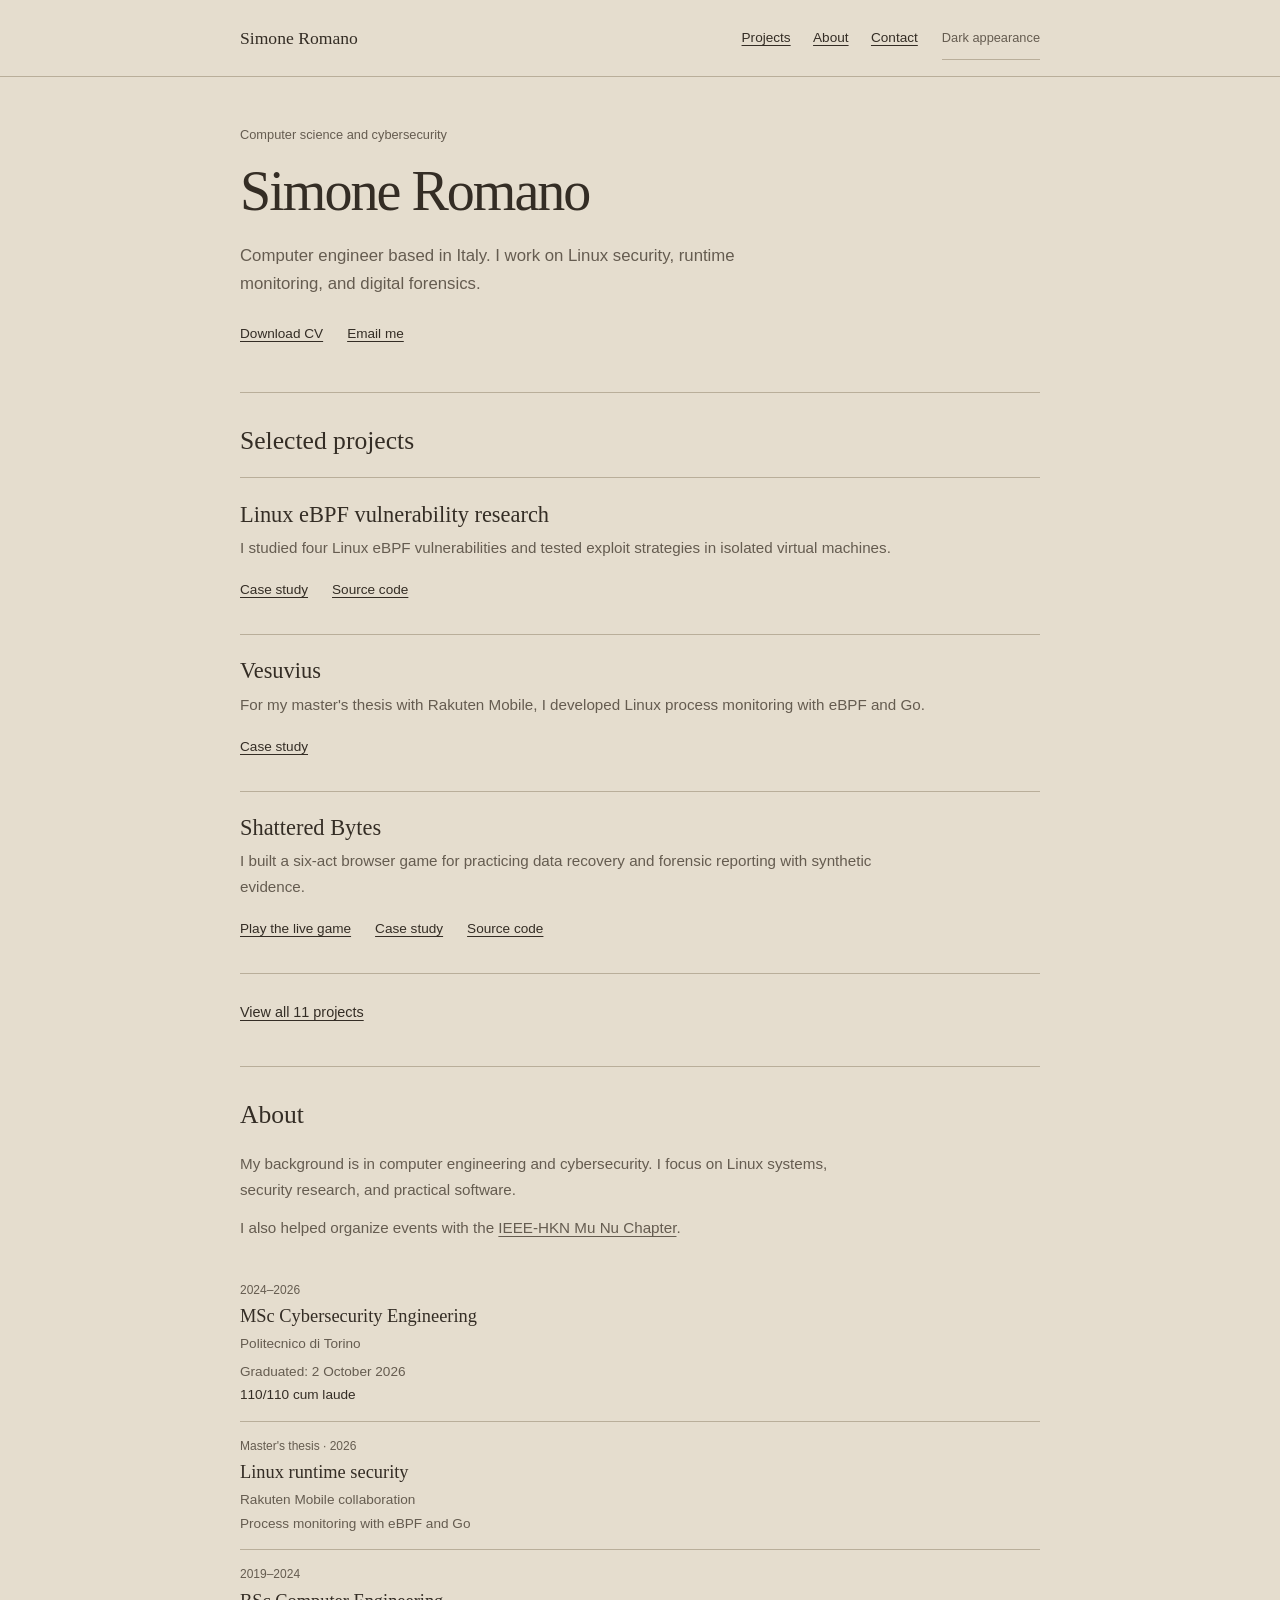
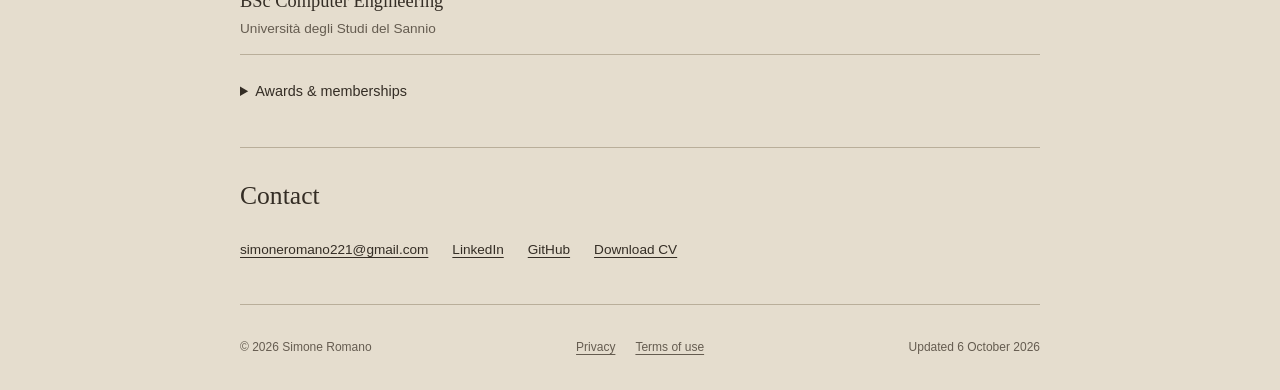
==== commit 9e86d3e5: "new appeareance" ====
--- a/index.html
+++ b/index.html
@@ -5,7 +5,7 @@
     <meta name="google-site-verification" content="yOmkLz0ii3D3-Q9JQLryXQwL53_J8-Ob07PyP1tt4FM">
     <meta name="viewport" content="width=device-width, initial-scale=1">
     <meta name="description" content="Simone Romano, Italy. Linux security research, eBPF monitoring, digital forensics, and software engineering. Explore projects, technical case studies, and code.">
-    <meta name="theme-color" content="#f8f9f6">
+    <meta name="theme-color" content="#e5ddce">
     <link rel="canonical" href="https://sromano-digital-portfolio.simoneromano221.workers.dev/">
     <meta property="og:title" content="Simone Romano | Computer Science &amp; Cybersecurity">
     <meta property="og:description" content="Simone Romano, Italy. Linux security research, eBPF monitoring, digital forensics, and software engineering. Explore projects, technical case studies, and code.">
@@ -21,49 +21,46 @@
   </head>
   <body class="home-page"><a class="skip-link" href="#main">Skip to content</a>
     <header class="site-header" data-header>
-      <div class="header-inner"><a class="wordmark" href="#top" aria-label="Simone Romano, home"><span class="wordmark-mark" aria-hidden="true">SR</span><span>Simone Romano</span></a>
+      <div class="header-inner"><a class="wordmark" href="#top" aria-label="Simone Romano, home"><span>Simone Romano</span></a>
         <nav class="site-nav" aria-label="Main navigation"><a href="#work">Projects</a><a href="#about">About</a><a href="#contact">Contact</a>
-        </nav><button class="theme-toggle" type="button" data-theme-toggle aria-label="Switch color theme"><span data-theme-icon aria-hidden="true"></span><span class="sr-only" data-theme-label></span></button>
+        </nav><button class="theme-toggle" type="button" data-theme-toggle aria-label="Use dark appearance"><span data-theme-label>Dark appearance</span></button>
       </div>
     </header>
     <main id="main" class="page-shell">
       <section class="intro" id="top" aria-labelledby="intro-title">
         <div class="intro-copy">
-          <p class="eyebrow">Cybersecurity · Italy</p>
+          <p class="eyebrow">Computer science and cybersecurity</p>
           <h1 id="intro-title">Simone Romano</h1>
-          <p class="intro-description">I research Linux security and build tools for monitoring, forensics, and secure systems.</p>
-          <div class="intro-links"><a class="text-link" href="resources/Simone_Romano_CV.pdf" download>Download CV <span aria-hidden="true">↓</span></a><a class="text-link" href="mailto:simoneromano221@gmail.com">Email me <span aria-hidden="true">↗</span></a>
+          <p class="intro-description">Computer engineer based in Italy. I work on Linux security, runtime monitoring, and digital forensics.</p>
+          <div class="intro-links"><a class="text-link" href="resources/Simone_Romano_CV.pdf" download>Download CV</a><a class="text-link" href="mailto:simoneromano221@gmail.com">Email me</a>
           </div>
         </div>
       </section>
       <section class="work-section" id="work" aria-labelledby="work-title">
-        <div class="section-heading"><h2 id="work-title">Projects</h2></div>
+        <div class="section-heading"><h2 id="work-title">Selected projects</h2></div>
         <div class="project-collection">
           <article class="project-row" aria-labelledby="project-ebpf-exploitability">
             <div class="project-overview">
               <h3 id="project-ebpf-exploitability">Linux eBPF vulnerability research</h3>
               <p>I studied four Linux eBPF vulnerabilities and tested exploit strategies in isolated virtual machines.</p>
             </div>
-            <div class="project-links"><a href="case-studies/ebpf-exploitability.html" aria-label="Read the Linux eBPF vulnerability research case study">Case study <span aria-hidden="true">→</span></a><a href="https://github.com/sroman0/explotability_analysis_ebpf" target="_blank" rel="noreferrer" aria-label="Source code: Linux eBPF vulnerability research">Source code <span aria-hidden="true">↗</span></a>
-              </div>
+            <div class="project-links"><a href="case-studies/ebpf-exploitability.html" aria-label="Read the Linux eBPF vulnerability research case study">Case study</a><a href="https://github.com/sroman0/explotability_analysis_ebpf" target="_blank" rel="noreferrer" aria-label="Source code: Linux eBPF vulnerability research">Source code</a></div>
           </article>
           <article class="project-row" aria-labelledby="project-vesuvius">
             <div class="project-overview">
               <h3 id="project-vesuvius">Vesuvius</h3>
               <p>For my master&#x27;s thesis with Rakuten Mobile, I developed Linux process monitoring with eBPF and Go.</p>
             </div>
-            <div class="project-links"><a href="case-studies/vesuvius.html" aria-label="Read the Vesuvius case study">Case study <span aria-hidden="true">→</span></a>
-              </div>
+            <div class="project-links"><a href="case-studies/vesuvius.html" aria-label="Read the Vesuvius case study">Case study</a></div>
           </article>
           <article class="project-row" aria-labelledby="project-shattered-bytes">
             <div class="project-overview">
               <h3 id="project-shattered-bytes">Shattered Bytes</h3>
               <p>I built a six-act browser game for practicing data recovery and forensic reporting with synthetic evidence.</p>
             </div>
-            <div class="project-links"><a href="case-studies/shattered-bytes.html" aria-label="Read the Shattered Bytes case study">Case study <span aria-hidden="true">→</span></a><a href="https://github.com/sroman0/shattered-bytes" target="_blank" rel="noreferrer" aria-label="Source code: Shattered Bytes">Source code <span aria-hidden="true">↗</span></a><a href="https://sroman0.github.io/shattered-bytes/" target="_blank" rel="noreferrer" aria-label="Play demo: Shattered Bytes">Play demo <span aria-hidden="true">↗</span></a>
-              </div>
+            <div class="project-links"><a href="https://sroman0.github.io/shattered-bytes/" target="_blank" rel="noreferrer" aria-label="Play the live game: Shattered Bytes">Play the live game</a><a href="case-studies/shattered-bytes.html" aria-label="Read the Shattered Bytes case study">Case study</a><a href="https://github.com/sroman0/shattered-bytes" target="_blank" rel="noreferrer" aria-label="Source code: Shattered Bytes">Source code</a></div>
           </article>
-        </div><a class="all-projects-link" href="projects.html">View all 11 projects <span aria-hidden="true">→</span></a>
+        </div><a class="all-projects-link" href="projects.html">View all 11 projects</a>
       </section>
       <section class="about-section" id="about" aria-labelledby="about-title">
         <div class="section-heading"><h2 id="about-title">About</h2></div>
@@ -76,7 +73,7 @@
             <li><span>2024–2026</span>
               <h3>MSc Cybersecurity Engineering</h3>
               <p>Politecnico di Torino</p>
-              <p>Graduation scheduled: <time datetime="2026-10-02">2 October 2026</time><br><strong>110/110 cum laude</strong></p>
+              <p>Graduated: <time datetime="2026-10-02">2 October 2026</time><br><strong>110/110 cum laude</strong></p>
             </li>
             <li><span>Master's thesis · 2026</span>
               <h3>Linux runtime security</h3>
@@ -91,15 +88,15 @@
         <details class="recognition" id="recognition">
           <summary>Awards &amp; memberships</summary>
           <ul>
-            <li><a href="https://hkn.ieee.org/alumni-news/2026/02/engineering-a-shared-future-the-2025-ieee-hkn-global-hackathon" target="_blank" rel="noreferrer"><strong>1st place · IEEE-HKN Global Hackathon 2025</strong><span>Team SpaghettiOverflow · Mu Nu Chapter ↗</span></a>
+            <li><a href="https://hkn.ieee.org/alumni-news/2026/02/engineering-a-shared-future-the-2025-ieee-hkn-global-hackathon" target="_blank" rel="noreferrer"><strong>1st place · IEEE-HKN Global Hackathon 2025</strong><span>Team SpaghettiOverflow · Mu Nu Chapter </span></a>
             </li>
-            <li><a href="resources/certificates/ieee-hkn-membership-2026.pdf" target="_blank" rel="noreferrer"><strong>IEEE-Eta Kappa Nu Honor Society</strong><span>Mu Nu Chapter membership · View certificate ↗</span></a>
+            <li><a href="resources/certificates/ieee-hkn-membership-2026.pdf" target="_blank" rel="noreferrer"><strong>IEEE-Eta Kappa Nu Honor Society</strong><span>Mu Nu Chapter membership · View certificate </span></a>
             </li>
           </ul>
           <ul class="additional-credentials">
-              <li><a href="https://challenges.reply.com/challenges/ai-agent/home/" target="_blank" rel="noreferrer">Reply AI Agents Challenge 2026 · 57th of 2,000 teams ↗</a>
+              <li><a href="https://challenges.reply.com/challenges/ai-agent/home/" target="_blank" rel="noreferrer">Reply AI Agents Challenge 2026 · 57th of 2,000 teams</a>
               </li>
-              <li><a href="resources/certificates/reply-hack-the-code-2025.pdf" target="_blank" rel="noreferrer">Reply Hack The Code 2025 · 88th of 2,000 teams · Team FARES ↗</a>
+              <li><a href="resources/certificates/reply-hack-the-code-2025.pdf" target="_blank" rel="noreferrer">Reply Hack The Code 2025 · 88th of 2,000 teams · Team FARES</a>
               </li>
               <li>Cambridge English: B2 First · Credential 862380AXK
               </li>
@@ -110,13 +107,14 @@
         <div>
           <h2 id="contact-title">Contact</h2>
         </div>
-        <div class="contact-links"><a href="mailto:simoneromano221@gmail.com">simoneromano221@gmail.com <span aria-hidden="true">↗</span></a><a href="https://www.linkedin.com/in/simone-romano-383277307/" target="_blank" rel="me noreferrer">LinkedIn <span aria-hidden="true">↗</span></a><a href="https://github.com/sroman0" target="_blank" rel="me noreferrer">GitHub <span aria-hidden="true">↗</span></a><a href="resources/Simone_Romano_CV.pdf" download>Download CV <span aria-hidden="true">↓</span></a>
+        <div class="contact-links"><a href="mailto:simoneromano221@gmail.com">simoneromano221@gmail.com</a><a href="https://www.linkedin.com/in/simone-romano-383277307/" target="_blank" rel="me noreferrer">LinkedIn</a><a href="https://github.com/sroman0" target="_blank" rel="me noreferrer">GitHub</a><a href="resources/Simone_Romano_CV.pdf" download>Download CV</a>
         </div>
       </section>
     </main>
     <footer class="portfolio-footer">
-      <div><strong>© <span data-year>2026</span> Simone Romano</strong><span>Italy · Computer science &amp; cybersecurity</span>
-      </div><a href="https://github.com/sroman0" rel="me noreferrer" target="_blank">GitHub ↗</a><span>Updated <time datetime="2026-10-01">1 October 2026</time></span>
+      <p>© <span data-year>2026</span> Simone Romano</p>
+      <nav aria-label="Site information"><a href="privacy.html">Privacy</a><a href="terms.html">Terms of use</a></nav>
+      <p>Updated <time datetime="2026-10-06">6 October 2026</time></p>
     </footer>
   </body>
 </html>
--- a/styles.css
+++ b/styles.css
@@ -1,245 +1,158 @@
-:root { color-scheme: light; --paper: #f8f9f6; --surface: #fff; --soft: #eef1eb; --ink: #202921; --muted: #58635a; --line: #d8ded5; --accent: #345b40; --accent-hover: #23432e; --sans: Inter, "Helvetica Neue", Arial, sans-serif; --mono: "SFMono-Regular", Consolas, "Liberation Mono", monospace; --gutter: max(1.5rem, env(safe-area-inset-left), env(safe-area-inset-right)); }
-html[data-theme="dark"] { color-scheme: dark; --paper: #161d18; --surface: #1c251f; --soft: #222e25; --ink: #edf2ea; --muted: #b0bdae; --line: #39473c; --accent: #b4d6ac; --accent-hover: #d6eccf; }
+:root {
+  color-scheme: light;
+  --paper: #e5ddce;
+  --surface: #ddd3c1;
+  --ink: #342d25;
+  --muted: #655c50;
+  --line: #b9ae9a;
+  --sans: Arial, Helvetica, sans-serif;
+  --serif: Georgia, "Times New Roman", serif;
+  --mono: Consolas, "Liberation Mono", monospace;
+  --gutter: max(1.25rem, env(safe-area-inset-left), env(safe-area-inset-right));
+}
+html[data-theme="dark"] { color-scheme: dark; --paper: #2c2721; --surface: #383127; --ink: #e9dfce; --muted: #c3b7a4; --line: #756956; }
 * { box-sizing: border-box; }
-html { background: var(--paper); scroll-behavior: smooth; scroll-padding-top: 6rem; }
-body { margin: 0; color: var(--ink); background: var(--paper); font: 1rem/1.65 var(--sans); -webkit-font-smoothing: antialiased; }
+html { background: var(--paper); scroll-padding-top: 1.5rem; }
+body { margin: 0; color: var(--ink); background: var(--paper); font: 1rem/1.7 var(--sans); }
 h1, h2, h3, p, figure { margin: 0; }
-h1, h2, h3 { line-height: 1.2; }
-a { color: var(--accent); text-underline-offset: .24em; text-decoration-thickness: 1px; }
-a:hover { color: var(--accent-hover); }
-button, a, summary { -webkit-tap-highlight-color: transparent; }
+h1, h2, h3 { font-family: var(--serif); font-weight: 400; line-height: 1.22; }
+h1 { font-size: clamp(2.5rem, 5vw, 3.5rem); letter-spacing: -.035em; }
+h2 { font-size: 1.6rem; }
+h3 { font-size: 1.2rem; }
+a { color: inherit; text-decoration-thickness: 1px; text-underline-offset: .22em; }
+a:hover { text-decoration-thickness: 2px; }
+button, summary { cursor: pointer; }
 button { font: inherit; }
-button, summary { cursor: pointer; }
-:focus-visible { outline: 3px solid var(--accent); outline-offset: 5px; border-radius: 2px; }
-::selection { background: var(--accent); color: var(--paper); }
+:focus-visible { outline: 2px solid var(--ink); outline-offset: 4px; }
+::selection { color: var(--paper); background: var(--ink); }
 img { max-width: 100%; }
 .sr-only { position: absolute; width: 1px; height: 1px; overflow: hidden; clip: rect(0,0,0,0); white-space: nowrap; }
-.skip-link { position: fixed; top: .6rem; left: .6rem; z-index: 100; padding: .7rem 1rem; transform: translateY(-160%); background: var(--ink); color: var(--paper); }
-.skip-link:focus { transform: translateY(0); }
-.page-shell, .header-inner, .portfolio-footer, .case-main { width: min(100% - 2 * var(--gutter), 70rem); margin-inline: auto; }
-.site-header { position: sticky; z-index: 10; top: 0; background: var(--paper); border-bottom: 1px solid var(--line); }
-.header-inner { display: flex; align-items: center; gap: 2rem; min-height: 5rem; }
-.wordmark { display: inline-flex; gap: .75rem; align-items: center; min-height: 2.75rem; color: var(--ink); text-decoration: none; font-size: .95rem; font-weight: 650; letter-spacing: -.02em; }
-.wordmark-mark { display: grid; place-items: center; width: 2.1rem; height: 2.1rem; background: var(--ink); color: var(--paper); border-radius: .45rem; font: 700 .7rem var(--mono); }
-.site-nav { display: flex; flex-wrap: wrap; align-items: center; gap: 1.5rem; margin-left: auto; font-size: .88rem; }
-.site-nav a { display: inline-flex; align-items: center; min-height: 2.75rem; color: var(--muted); text-decoration: none; }
-.site-nav a:hover, .site-nav a[aria-current="page"] { color: var(--ink); text-decoration: underline; }
-.theme-toggle { display: none; flex: 0 0 auto; width: 2.75rem; height: 2.75rem; align-items: center; justify-content: center; border: 1px solid var(--line); border-radius: 50%; background: transparent; color: var(--ink); }
-.js .theme-toggle { display: inline-flex; }
-.theme-toggle:hover { background: var(--soft); }
-.eyebrow { margin-bottom: 1rem; color: var(--accent); font: 600 .71rem/1.6 var(--mono); text-transform: uppercase; letter-spacing: .1em; }
-.intro { padding: 3.5rem 0 3rem; }
-.intro h1 { font-size: clamp(2.2rem, 4vw, 3.5rem); font-weight: 650; letter-spacing: -.05em; }
-.intro-description { max-width: 39rem; margin-top: 1.3rem; color: var(--muted); font-size: 1.05rem; }
-.intro-links { display: flex; align-items: center; flex-wrap: wrap; gap: 1.5rem; margin-top: 1.7rem; }
-.button { display: inline-flex; justify-content: center; align-items: center; gap: 1.5rem; min-height: 2.8rem; padding: .7rem 1.1rem; border-radius: .3rem; text-decoration: none; font-weight: 600; font-size: .88rem; }
-.button-primary { background: var(--accent); color: var(--paper); }
-.button-primary:hover { background: var(--accent-hover); color: var(--paper); }
-.text-link { display: inline-flex; align-items: center; min-height: 2.75rem; font-size: .88rem; font-weight: 600; }
-.work-section, .about-section, .further-work { padding: 2.6rem 0 3.5rem; border-top: 1px solid var(--line); }
-.section-heading { display: flex; justify-content: space-between; align-items: end; gap: 2rem; margin-bottom: 2rem; }
-.section-heading .eyebrow { margin-bottom: .55rem; }
-h2 { font-size: clamp(1.55rem, 2.2vw, 2rem); font-weight: 600; letter-spacing: -.035em; }
-.section-heading > p { color: var(--muted); font-size: .87rem; line-height: 1.5; }
+.skip-link { position: absolute; top: .5rem; left: .5rem; z-index: 100; padding: .5rem 1rem; background: var(--paper); transform: translateY(-200%); }
+.skip-link:focus { transform: none; }
+.page-shell, .header-inner, .portfolio-footer { width: min(100% - 2 * var(--gutter), 50rem); margin-inline: auto; }
+.site-header { border-bottom: 1px solid var(--line); }
+.header-inner { display: flex; align-items: center; flex-wrap: wrap; gap: .5rem 1.5rem; padding: 1rem 0; }
+.wordmark { font: 1.1rem var(--serif); text-decoration: none; }
+.site-nav { display: flex; align-items: center; flex-wrap: wrap; gap: 1.4rem; margin-left: auto; font-size: .85rem; }
+.site-nav a { display: inline-flex; align-items: center; min-height: 2.75rem; }
+.theme-toggle { display: none; color: var(--muted); background: none; border: 0; border-bottom: 1px solid var(--line); padding: .3rem 0; min-height: 2.75rem; font-size: .8rem; }
+.js .theme-toggle { display: inline-block; }
+.eyebrow { margin-bottom: .75rem; color: var(--muted); font: .8rem/1.6 var(--sans); }
+.intro { padding: 3rem 0 2.3rem; }
+.intro-description { max-width: 36rem; margin-top: 1rem; color: var(--muted); font-size: 1.05rem; }
+.intro-links, .project-links, .index-nav { display: flex; flex-wrap: wrap; gap: .4rem 1.5rem; margin-top: .8rem; }
+.intro-links a, .project-links a, .index-nav a { display: inline-flex; align-items: center; min-height: 2.75rem; font-size: .85rem; }
+.button, .text-link { display: inline-flex; align-items: center; min-height: 2.75rem; }
+.work-section, .about-section, .contact-section, .further-work { padding: 2rem 0; border-top: 1px solid var(--line); }
+.section-heading { display: flex; align-items: baseline; justify-content: space-between; flex-wrap: wrap; gap: .7rem; margin-bottom: 1.3rem; }
+.section-count { color: var(--muted); font-size: .8rem; }
 .project-collection { border-top: 1px solid var(--line); }
-.project-row { display: grid; grid-template-columns: 1fr 1fr; gap: 4rem; padding: 2rem 0; border-bottom: 1px solid var(--line); }
-.project-category { display: flex; gap: .8rem; align-items: baseline; margin-bottom: .7rem; color: var(--accent); font: 500 .72rem/1.6 var(--mono); letter-spacing: .015em; }
-.project-number { color: var(--muted); font-size: .65rem; }
-.project-overview h3 { margin-bottom: .75rem; font-size: clamp(1.35rem, 2vw, 1.7rem); font-weight: 600; letter-spacing: -.035em; }
-.project-overview > p:not(.project-category):not(.project-stack) { max-width: 34rem; color: var(--muted); font-size: .97rem; }
-.project-stack { margin-top: 1.15rem; color: var(--muted); font: .72rem/1.75 var(--mono); }
-.project-date { margin-bottom: 1rem; color: var(--muted); font: .72rem/1.6 var(--mono); }
-.project-detail dl { margin: 0; }
-.project-detail dl > div + div { margin-top: .8rem; }
-.project-detail dt { margin-bottom: .2rem; font-size: .76rem; font-weight: 650; }
-.project-detail dd { margin: 0; color: var(--muted); font-size: .89rem; line-height: 1.65; }
-.project-links { display: flex; gap: 1.5rem; flex-wrap: wrap; margin-top: 1.1rem; }
-.project-links a { display: inline-flex; align-items: center; gap: .45rem; min-height: 2.75rem; font-size: .83rem; font-weight: 650; }
-.all-projects-link { display: flex; align-items: center; justify-content: space-between; min-height: 3.5rem; margin-top: 1.2rem; font-size: .95rem; font-weight: 600; }
-.about-grid { display: grid; grid-template-columns: 1.15fr .85fr; gap: 5rem; }
-.about-copy { max-width: 37rem; color: var(--muted); font-size: .97rem; }
-.about-copy > p + p { margin-top: 1rem; }
-.capabilities { margin-top: 1.6rem; }
-.capabilities h3 { margin-bottom: .65rem; color: var(--ink); font-size: .85rem; font-weight: 650; }
-.capabilities p { display: flex; flex-wrap: wrap; gap: .35rem 1.15rem; }
-.capabilities a { display: inline-flex; align-items: center; min-height: 2.75rem; font-size: .82rem; }
-.background-list { list-style: none; margin: 0; padding: 0; }
-.background-list li { padding: 0 0 1.3rem; border-bottom: 1px solid var(--line); }
-.background-list li + li { padding-top: 1.3rem; }
-.background-list li > span { display: block; margin-bottom: .4rem; color: var(--muted); font: .71rem/1.5 var(--mono); }
-.background-list h3 { font-size: .97rem; font-weight: 650; margin-bottom: .3rem; }
-.background-list p { color: var(--muted); font-size: .84rem; }
-.background-list p + p { margin-top: .5rem; }
-.background-list strong { color: var(--ink); font-weight: 600; }
-.recognition { margin-top: 2.8rem; padding: 1.5rem; background: var(--soft); border-radius: .4rem; }
-.recognition h3 { margin-bottom: 1rem; font-size: .9rem; }
-.recognition > ul { display: grid; grid-template-columns: 1fr 1fr; gap: 1.5rem; }
-.recognition ul { padding: 0; margin: 0; list-style: none; }
-.recognition li { font-size: .82rem; }
-.recognition > ul a { display: inline-block; text-decoration: none; }
-.recognition strong { color: var(--ink); font-size: .86rem; font-weight: 600; }
-.recognition li span { display: block; margin-top: .3rem; color: var(--muted); font-size: .79rem; }
-.recognition a:hover strong { text-decoration: underline; text-underline-offset: .2em; }
-.recognition details { margin-top: 1rem; border-top: 1px solid var(--line); padding-top: .75rem; }
-.recognition summary { width: fit-content; min-height: 2.75rem; padding: .4rem 0; color: var(--accent); font-size: .82rem; }
-.recognition details li { padding: .45rem 0; }
-.contact-section { display: grid; grid-template-columns: 1fr .7fr; gap: 4rem; padding: 3rem 0 4rem; border-top: 1px solid var(--line); }
-.contact-section p:not(.eyebrow) { margin-top: 1rem; color: var(--muted); font-size: .92rem; }
-.contact-links { border-top: 1px solid var(--line); }
-.contact-links a { display: flex; justify-content: space-between; align-items: center; gap: .7rem; min-height: 3rem; padding: .6rem 0; border-bottom: 1px solid var(--line); font-size: .88rem; overflow-wrap: anywhere; }
-.portfolio-footer { display: flex; align-items: center; justify-content: space-between; gap: 2rem; padding: 1.5rem 0; border-top: 1px solid var(--line); color: var(--muted); font-size: .73rem; }
-.portfolio-footer div { display: grid; gap: .15rem; }
-.portfolio-footer strong { color: var(--ink); font-weight: 550; }
-.portfolio-footer > a { display: inline-flex; align-items: center; min-height: 2.75rem; }
-.archive-intro { padding: 4rem 0 3rem; }
-.archive-intro h1 { font-size: clamp(2.3rem, 4.5vw, 3.5rem); letter-spacing: -.045em; font-weight: 600; }
-.archive-intro > p:not(.eyebrow) { max-width: 40rem; margin-top: 1.2rem; color: var(--muted); }
-.index-nav { display: flex; gap: 1.7rem; margin-top: 1.3rem; font-size: .85rem; }
-.index-nav a { display: inline-flex; align-items: center; min-height: 2.75rem; }
-.section-count { color: var(--muted); font: .73rem var(--mono); white-space: nowrap; }
-.further-work { border-top: 0; padding-top: 3rem; }
+.project-row { padding: 1.4rem 0; border-bottom: 1px solid var(--line); }
+.project-overview h3 { margin-bottom: .45rem; font-size: 1.4rem; }
+.project-overview > p { max-width: 43rem; color: var(--muted); font-size: .95rem; }
+.project-links { margin-top: .4rem; }
+.all-projects-link { display: inline-flex; align-items: center; min-height: 2.75rem; margin-top: 1rem; font-size: .9rem; }
+.about-copy { max-width: 40rem; color: var(--muted); font-size: .95rem; }
+.about-copy > p + p { margin-top: .8rem; }
+.background-list { padding: 0; margin: 1.5rem 0 0; list-style: none; }
+.background-list li { padding: .9rem 0; border-bottom: 1px solid var(--line); }
+.background-list li > span { display: block; margin-bottom: .3rem; color: var(--muted); font-size: .75rem; }
+.background-list h3 { margin-bottom: .3rem; font-size: 1.15rem; }
+.background-list p { color: var(--muted); font-size: .85rem; }
+.background-list p + p { margin-top: .3rem; }
+.background-list strong { color: var(--ink); font-weight: 400; }
+.recognition { margin-top: 1rem; }
+.recognition summary { min-height: 2.75rem; padding: .5rem 0; font-size: .9rem; }
+.recognition ul { padding: 0; margin: .7rem 0; list-style: none; }
+.recognition li { margin-bottom: .8rem; font-size: .85rem; }
+.recognition li span { display: block; color: var(--muted); }
+.recognition strong { font-weight: 400; }
+.contact-links { display: flex; flex-wrap: wrap; gap: .4rem 1.5rem; margin-top: 1rem; }
+.contact-links a { display: inline-flex; align-items: center; min-height: 2.75rem; font-size: .85rem; overflow-wrap: anywhere; }
+.portfolio-footer { display: flex; flex-wrap: wrap; align-items: center; justify-content: space-between; gap: .5rem 1.5rem; padding: 1.3rem 0; border-top: 1px solid var(--line); font-size: .75rem; color: var(--muted); }
+.portfolio-footer nav { display: flex; flex-wrap: wrap; gap: 1.25rem; }
+.portfolio-footer a { display: inline-flex; align-items: center; min-height: 2.75rem; }
+.archive-intro { padding: 3rem 0 2rem; }
+.archive-intro > p { margin-top: 1rem; color: var(--muted); }
 .further-list { border-top: 1px solid var(--line); }
-.further-list article { display: grid; grid-template-columns: 1fr 1fr auto; align-items: center; gap: 2rem; padding: 1.4rem 0; border-bottom: 1px solid var(--line); }
-.further-list .project-category { margin-bottom: .35rem; }
-.further-list h3 { font-size: 1.05rem; font-weight: 600; }
-.further-list article > p { color: var(--muted); font-size: .88rem; }
-.further-list article > a { display: inline-flex; align-items: center; gap: .5rem; min-height: 2.75rem; font-size: .8rem; }
-.archive-end { display: flex; justify-content: space-between; gap: 1rem; margin-bottom: 3rem; font-size: .9rem; }
-.archive-end a { display: inline-flex; align-items: center; min-height: 2.75rem; }
+.further-list article { padding: 1.2rem 0; border-bottom: 1px solid var(--line); }
+.project-category { margin-bottom: .3rem; color: var(--muted); font-size: .75rem; }
+.further-list article > p { margin-top: .6rem; color: var(--muted); font-size: .9rem; }
+.further-list article > a { display: inline-flex; align-items: center; min-height: 2.75rem; font-size: .85rem; }
+.archive-end { display: flex; justify-content: space-between; flex-wrap: wrap; gap: 1rem; margin: 1rem 0 2rem; font-size: .9rem; }
+.archive-end a { min-height: 2.75rem; display: inline-flex; align-items: center; }
 
-/* Case studies share the portfolio's typography and surfaces. */
-.case-header { position: static; }
-.case-main { padding-bottom: 3rem; }
-.case-hero { padding: 3rem 0 2rem; border-bottom: 1px solid var(--line); }
-.case-kicker { display: flex; justify-content: space-between; gap: 2rem; margin-bottom: 1.3rem; color: var(--muted); font: .73rem/1.6 var(--mono); }
-.case-hero h1 { max-width: 55rem; margin-bottom: 1.7rem; font-size: clamp(2.2rem, 4.7vw, 3.6rem); font-weight: 600; letter-spacing: -.045em; line-height: 1.15; }
-.case-hero h1 em { color: var(--muted); font-style: normal; font-weight: 450; }
-.case-summary { display: grid; grid-template-columns: 1.2fr .8fr; gap: 3rem; }
-.case-summary > p { max-width: 42rem; color: var(--muted); font-size: 1.05rem; }
-.case-facts { display: grid; grid-template-columns: 1fr 1fr; gap: 1rem; }
-.case-facts span { display: block; margin-bottom: .2rem; color: var(--muted); font: .69rem/1.5 var(--mono); }
-.case-facts strong { font-size: .83rem; font-weight: 600; }
-.case-at-a-glance { display: grid; grid-template-columns: 1fr 1fr; gap: 2rem; background: var(--soft); border-radius: .4rem; padding: 1.3rem 1.5rem; margin: 1.5rem 0; }
-.case-at-a-glance h2 { font-size: .82rem; letter-spacing: 0; margin-bottom: .5rem; }
-.case-at-a-glance p { color: var(--muted); font-size: .87rem; }
-.case-contents { display: flex; gap: .45rem 1.5rem; flex-wrap: wrap; padding: .5rem 0 1rem; border-bottom: 1px solid var(--line); font-size: .8rem; }
-.case-contents a, .case-contents strong { display: inline-flex; align-items: center; min-height: 2.75rem; }
-.case-contents strong { font-weight: 600; }
-.case-evidence { max-width: 49rem; margin: 2rem 0 0 auto; color: var(--muted); font-size: .9rem; }
-.case-evidence p + p { margin-top: .8rem; }
-.case-section { display: grid; grid-template-columns: 10rem minmax(0, 1fr); gap: 3rem; padding: 2.7rem 0; border-bottom: 1px solid var(--line); }
-.case-section-label { color: var(--muted); font: .72rem/1.6 var(--mono); padding-top: .3rem; }
-.case-prose { max-width: 49rem; }
-.case-prose h2 { max-width: 43rem; margin-bottom: 1.2rem; font-size: clamp(1.4rem, 2.1vw, 1.8rem); }
-.case-prose h3 { margin: 1.8rem 0 .7rem; font-size: 1rem; }
-.case-prose p, .case-prose li { color: var(--muted); font-size: .97rem; line-height: 1.8; }
-.case-prose p + p { margin-top: .9rem; }
-.case-prose ul { padding-left: 1.3rem; }
-.case-prose code { padding: .15rem .25rem; background: var(--soft); color: var(--ink); border-radius: .2rem; font: .85em var(--mono); overflow-wrap: anywhere; }
-.outcome-grid { display: grid; grid-template-columns: 1fr 1fr; gap: .8rem; margin: 1.5rem 0; }
-.outcome-card { padding: 1.2rem; border: 1px solid var(--line); border-radius: .35rem; background: var(--surface); }
-.outcome-card.accent { background: var(--soft); }
-.outcome-card span { display: block; color: var(--muted); font: .7rem/1.6 var(--mono); }
-.outcome-card strong { display: block; margin: .8rem 0 .5rem; font-size: 1.35rem; font-weight: 600; letter-spacing: -.025em; }
-.outcome-card p { font-size: .85rem; line-height: 1.65; }
-.flow-diagram { display: flex; flex-wrap: wrap; align-items: center; gap: .6rem; margin: 1.5rem 0; }
-.flow-diagram span { padding: .5rem .7rem; border: 1px solid var(--line); background: var(--surface); border-radius: .25rem; color: var(--ink); font: .68rem/1.6 var(--mono); overflow-wrap: anywhere; }
-.flow-diagram i { display: block; width: 1rem; height: 1px; background: var(--line); }
-.callout { border-left: 3px solid var(--accent); background: var(--soft); padding: 1.2rem; margin-top: 1.5rem; }
-.callout strong { display: block; margin-bottom: .5rem; font-size: .78rem; }
+/* Research pages are articles with tables of results, rather than card galleries. */
+.case-main { width: min(100% - 2 * var(--gutter), 62rem); margin-inline: auto; padding-bottom: 2rem; }
+.case-hero { padding: 2.5rem 0 2rem; border-bottom: 1px solid var(--line); }
+.case-kicker { display: flex; justify-content: space-between; flex-wrap: wrap; gap: .4rem 2rem; margin-bottom: 1rem; color: var(--muted); font-size: .78rem; }
+.case-hero h1 { max-width: 50rem; margin-bottom: 1.5rem; }
+.case-hero h1 em { font-style: normal; color: var(--muted); }
+.case-summary { display: grid; grid-template-columns: 1.2fr .8fr; gap: 2.5rem; }
+.case-summary > p { color: var(--muted); font-size: 1rem; }
+.case-facts { display: grid; grid-template-columns: 1fr 1fr; gap: .8rem; }
+.case-facts span { display: block; color: var(--muted); font-size: .7rem; }
+.case-facts strong { font-size: .82rem; font-weight: 400; }
+.case-at-a-glance { padding: 1.3rem 0; margin: 0; border-bottom: 1px solid var(--line); }
+.case-at-a-glance > div + div { margin-top: 1rem; }
+.case-at-a-glance h2 { font: 600 .85rem var(--sans); margin-bottom: .4rem; }
+.case-at-a-glance p { color: var(--muted); font-size: .9rem; max-width: 48rem; }
+.case-contents { display: flex; flex-wrap: wrap; align-items: center; gap: .4rem 1.4rem; border-bottom: 1px solid var(--line); padding: .6rem 0; font-size: .8rem; }
+.case-contents strong { font-weight: 400; }
+.case-contents a { display: inline-flex; align-items: center; min-height: 2.75rem; }
+.case-evidence { max-width: 48rem; margin: 1.6rem 0 0 auto; font-size: .9rem; color: var(--muted); }
+.case-evidence p + p { margin-top: .7rem; }
+.case-section { display: grid; grid-template-columns: 9rem minmax(0,1fr); gap: 2.5rem; padding: 2.3rem 0; border-bottom: 1px solid var(--line); }
+.case-section-label { padding-top: .3rem; color: var(--muted); font-size: .75rem; }
+.case-prose { max-width: 48rem; }
+.case-prose h2 { margin-bottom: 1rem; font-size: 1.6rem; }
+.case-prose h3 { margin: 1.6rem 0 .7rem; }
+.case-prose p, .case-prose li { color: var(--muted); font-size: .95rem; line-height: 1.85; }
+.case-prose p + p { margin-top: .8rem; }
+.case-prose ul { padding-left: 1.25rem; }
+code { color: var(--ink); font: .87em var(--mono); overflow-wrap: anywhere; }
+.outcome-grid { margin: 1.4rem 0; border-top: 1px solid var(--line); }
+.outcome-card { display: grid; grid-template-columns: minmax(8rem,.8fr) minmax(0,1fr); gap: .25rem 1.2rem; padding: 1rem 0; border-bottom: 1px solid var(--line); }
+.outcome-card > span { color: var(--muted); font-size: .75rem; }
+.outcome-card strong { font: 1.2rem var(--serif); }
+.outcome-card p { grid-column: 2; font-size: .85rem; }
+.flow-diagram { display: flex; flex-wrap: wrap; gap: .5rem 1rem; padding: .8rem 0; margin: 1rem 0; border-block: 1px solid var(--line); }
+.flow-diagram span { color: var(--muted); font-size: .78rem; }
+.flow-diagram i { display: none; }
+.callout { border-block: 1px solid var(--line); padding: 1rem 0; margin-top: 1.3rem; }
+.callout strong { display: block; margin-bottom: .5rem; font-size: .8rem; }
 .callout p { font-size: .9rem; }
-.case-next { display: flex; justify-content: space-between; align-items: center; gap: 2rem; padding: 2rem 0 0; text-decoration: none; }
+.case-next { display: flex; align-items: baseline; justify-content: space-between; flex-wrap: wrap; gap: .6rem 2rem; padding-top: 1.5rem; }
 .case-next span { color: var(--muted); font-size: .8rem; }
-.case-next strong { font-size: 1.05rem; font-weight: 600; }
-.not-found { width: min(100% - 3rem, 40rem); margin: 15vh auto; }
-.not-found h1 { font-size: clamp(2rem, 5vw, 3rem); margin-bottom: 1rem; }
-.not-found > p:not(.eyebrow) { color: var(--muted); }
+.case-next strong { font: 1.1rem var(--serif); }
+.policy-content { padding: 2.5rem 0; }
+.policy-content > p { margin-top: 1rem; }
+.policy-date { font-size: .8rem; color: var(--muted); }
+.policy-content section { margin-top: 1.8rem; }
+.policy-content section h2 { margin-bottom: .7rem; }
+.policy-content p { font-size: .95rem; }
+.policy-content p + p { margin-top: .8rem; }
+.not-found { width: min(100% - 2.5rem, 40rem); margin: 12vh auto; }
+.not-found h1 { margin-bottom: 1rem; }
 
-@media (max-width: 900px) {
-  .project-row, .about-grid, .contact-section, .case-summary { gap: 2rem; }
-  .case-section { grid-template-columns: 8rem minmax(0,1fr); gap: 2rem; }
+@media (max-width: 700px) {
+  .header-inner { gap: .3rem 1rem; padding: .7rem 0; }
+  .wordmark { margin-right: auto; }
+  .site-nav { order: 3; margin-left: 0; width: 100%; gap: 1.25rem; }
+  .theme-toggle { order: 2; }
+  .intro, .archive-intro { padding: 2rem 0; }
+  .case-summary, .case-section { grid-template-columns: 1fr; gap: 1.2rem; }
+  .case-kicker { display: block; }
+  .case-kicker span { display: block; }
+  .case-evidence { margin-top: 1.2rem; }
+  .outcome-card { grid-template-columns: 1fr; gap: .4rem; }
+  .outcome-card p { grid-column: auto; }
+  .portfolio-footer { justify-content: flex-start; }
+  .portfolio-footer > p:first-child { width: 100%; }
 }
-@media (max-width: 640px) {
-  :root { --gutter: max(1.25rem, env(safe-area-inset-left), env(safe-area-inset-right)); }
-  html { scroll-padding-top: 8rem; }
-  .header-inner { flex-wrap: wrap; gap: 0 1rem; padding: .6rem 0 .25rem; }
-  .wordmark { margin-right: auto; }
-  .site-nav { order: 3; width: 100%; margin-left: 0; gap: 1.5rem; font-size: .83rem; }
-  .theme-toggle { order: 2; }
-  .intro { padding: 2.5rem 0 2.4rem; }
-  .intro .eyebrow { max-width: 25rem; margin-bottom: 1rem; }
-  .intro h1 { font-size: 2.1rem; }
-  .intro h1 > span { font-size: 1.6rem; margin-top: 1rem; }
-  .intro-description { font-size: .95rem; }
-  .intro-links { gap: .5rem 1.2rem; margin-top: 1.2rem; }
-  .section-heading { display: block; margin-bottom: 1.5rem; }
-  .section-heading > p { margin-top: .75rem; }
-  .section-heading > p br { display: none; }
-  .work-section, .about-section, .further-work { padding: 2rem 0 2.5rem; }
-  .project-row { grid-template-columns: 1fr; gap: 1.2rem; padding: 1.6rem 0; }
-  .project-overview h3 { font-size: 1.4rem; }
-  .project-date { margin-bottom: .65rem; }
-  .project-stack { margin-top: .7rem; }
-  .project-links { margin-top: .7rem; gap: .5rem 1.4rem; }
-  .about-grid, .contact-section, .case-summary, .case-section, .case-at-a-glance { grid-template-columns: 1fr; }
-  .about-grid { gap: 2rem; }
-  .recognition { padding: 1.2rem; margin-top: 2rem; }
-  .recognition > ul { grid-template-columns: 1fr; gap: 1rem; }
-  .contact-section { padding: 2.4rem 0; gap: 1.5rem; }
-  .portfolio-footer { flex-wrap: wrap; gap: .6rem 1.5rem; }
-  .portfolio-footer div { width: 100%; }
-  .portfolio-footer > span { margin-left: auto; }
-  .archive-intro { padding: 2.5rem 0; }
-  .archive-intro h1 { font-size: 2.3rem; }
-  .section-count { display: inline-block; margin-top: .65rem; }
-  .further-list article { grid-template-columns: 1fr; gap: .6rem; }
-  .further-list article > a { width: fit-content; }
-  .case-kicker { flex-direction: column; gap: .4rem; }
-  .case-hero { padding-top: 2rem; }
-  .case-hero h1 { font-size: 2.2rem; }
-  .case-summary { gap: 1.5rem; }
-  .case-at-a-glance { gap: 1.2rem; padding: 1.2rem; }
-  .case-section { gap: .9rem; padding: 2rem 0; }
-  .case-evidence { margin-top: 1.5rem; }
-  .case-next { align-items: start; flex-direction: column; gap: .5rem; }
-}
-@media (max-width: 380px) {
-  .wordmark { font-size: .86rem; gap: .5rem; }
-  .outcome-grid { grid-template-columns: 1fr; }
-  .intro h1 { font-size: 1.9rem; }
-}
-@media (prefers-reduced-motion: reduce) { html { scroll-behavior: auto; } }
-
-/* Short overview pages; technical detail lives in the case studies. */
-.home-page .page-shell, .home-page .header-inner, .home-page .portfolio-footer,
-.projects-page .page-shell, .projects-page .header-inner, .projects-page .portfolio-footer { max-width: 50rem; }
-.home-page .intro { padding: 2.5rem 0 2rem; }
-.home-page .intro h1 { font-size: clamp(2rem, 4vw, 2.7rem); }
-.home-page .intro-description { max-width: 35rem; margin-top: .8rem; }
-.home-page .intro-links { margin-top: .9rem; }
-.home-page .work-section, .home-page .about-section { padding: 1.7rem 0 2rem; }
-.home-page .section-heading, .projects-page .section-heading { margin-bottom: 1.2rem; }
-.home-page .project-row, .projects-page .project-row { grid-template-columns: 1fr; gap: .35rem; padding: 1.3rem 0; }
-.home-page .project-overview h3, .projects-page .project-overview h3 { font-size: 1.15rem; margin-bottom: .4rem; letter-spacing: -.02em; }
-.home-page .project-overview > p, .projects-page .project-overview > p { max-width: 44rem; font-size: .95rem; }
-.home-page .project-links, .projects-page .project-links { margin-top: .2rem; }
-.home-page .about-grid { grid-template-columns: 1fr; gap: 1.3rem; }
-.home-page .background-list li { padding: .8rem 0; }
-.home-page .background-list li > span { margin-bottom: .2rem; }
-.home-page .recognition { margin-top: 1.2rem; padding: .5rem 0; background: none; border-radius: 0; }
-.home-page .recognition > ul { display: block; }
-.home-page .recognition li { padding: .45rem 0; }
-.home-page .recognition summary { font-size: .88rem; }
-.home-page .contact-section { grid-template-columns: 1fr; gap: 1rem; padding: 1.7rem 0 2rem; }
-.home-page .contact-links { display: flex; flex-wrap: wrap; gap: .5rem 1.5rem; border: 0; }
-.home-page .contact-links a { border: 0; min-height: 2.75rem; padding: 0; }
-.projects-page .archive-intro { padding: 2.5rem 0 2rem; }
-.projects-page .archive-intro h1 { font-size: clamp(2rem, 4vw, 2.7rem); }
-
 @media print {
   .site-header, .theme-toggle, .skip-link, .case-contents, .case-next { display: none !important; }
-  :root, html[data-theme="dark"] { --paper: #fff; --ink: #111; --muted: #333; --line: #ccc; --soft: #f3f3f3; --accent: #222; }
+  html[data-theme="dark"] { --paper: #e5ddce; --ink: #342d25; --muted: #655c50; --line: #b9ae9a; }
   .page-shell, .case-main, .portfolio-footer { width: 100%; }
-  .intro { padding-top: 0; }
-  .project-row, .outcome-card, .case-at-a-glance { break-inside: avoid; }
+  .project-row, .outcome-card { break-inside: avoid; }
 }
